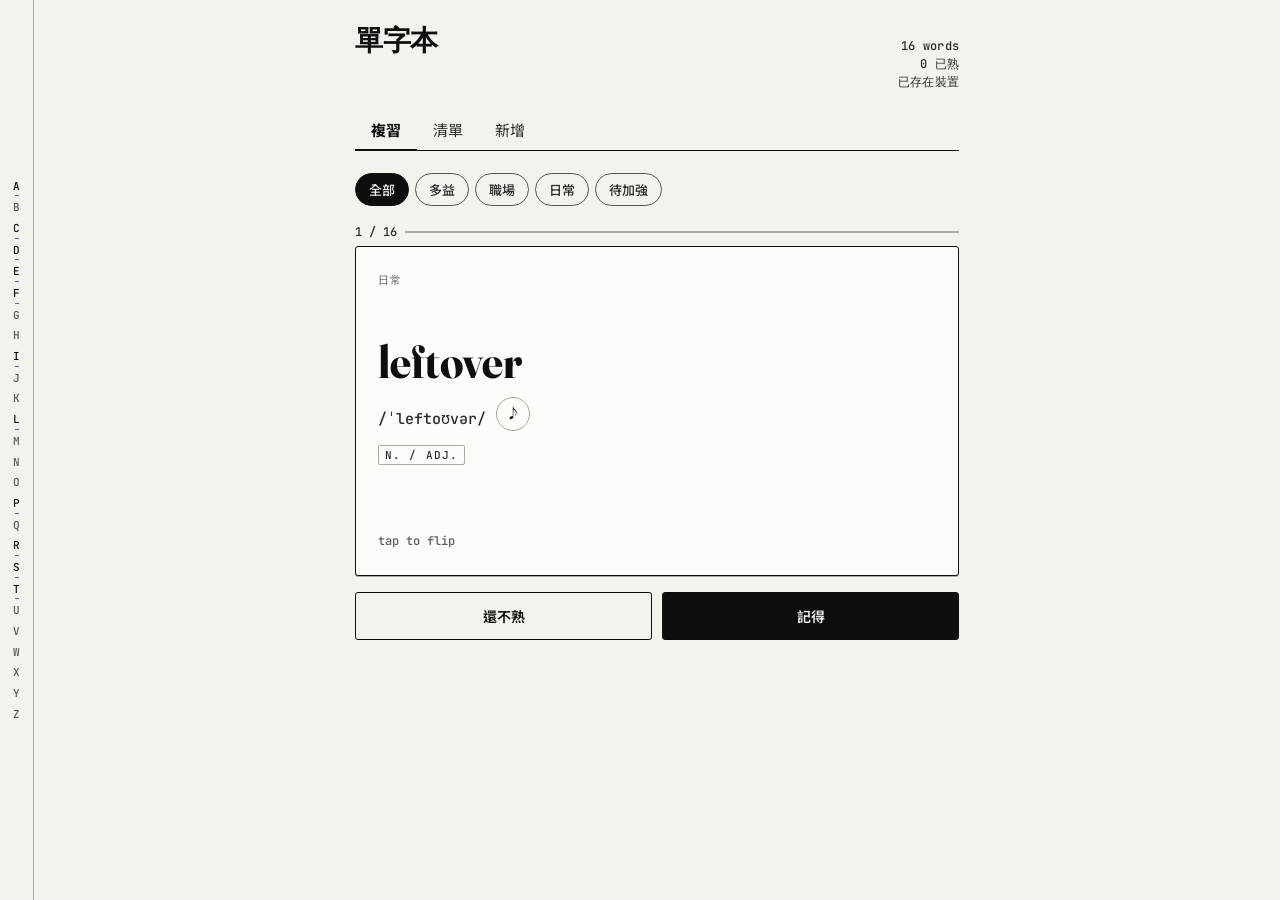
==== vocab/index.html @ 010619a1 "單字本:改用 localStorage、移除 API 呼叫、加上 PWA 第一階段的三件事,放在 /vocab/ 讓 service worker 的 scope 不會蓋到作品集。  儲存改成 loc" ====
<!DOCTYPE html>
<html lang="zh-Hant">
<head>
<meta charset="utf-8">
<meta name="color-scheme" content="light only">
<meta name="viewport" content="width=device-width, initial-scale=1, viewport-fit=cover">
<title>單字本</title>
<meta name="description" content="多益與職場英文的翻卡單字本">
<link rel="manifest" href="./manifest.json">
<meta name="theme-color" content="#F2F3ED">
<meta name="apple-mobile-web-app-capable" content="yes">
<meta name="mobile-web-app-capable" content="yes">
<meta name="apple-mobile-web-app-status-bar-style" content="default">
<meta name="apple-mobile-web-app-title" content="單字本">
<link rel="apple-touch-icon" href="./apple-touch-icon.png">
<link rel="icon" href="./icon-192.png" type="image/png" sizes="192x192">
<link rel="preconnect" href="https://fonts.googleapis.com">
<link rel="preconnect" href="https://fonts.gstatic.com" crossorigin>
<link href="https://fonts.googleapis.com/css2?family=Fraunces:opsz,wght@9..144,600;9..144,700&family=Archivo:wght@500;600;700&family=JetBrains+Mono:wght@500;700&family=Noto+Sans+TC:wght@500;700&display=swap" rel="stylesheet">
<style>
  :root{
    --paper:#F2F3ED;
    --card:#FCFCF8;
    --ink:#0D0F0C;
    --ink-60:rgba(13,15,12,.88);
    --ink-35:rgba(13,15,12,.68);
    --rule:#A8AB9E;
    --marker:#F2E85C;
    --blue:#1B3372;
    --warn:#9A2B2B;
    --rail:34px;
    --serif:"Fraunces",Georgia,serif;
    --sans:"Archivo","Noto Sans TC",system-ui,sans-serif;
    --mono:"JetBrains Mono",ui-monospace,Menlo,monospace;
    --tc:"Noto Sans TC","PingFang TC",system-ui,sans-serif;
  }
  *{box-sizing:border-box}
  :root{color-scheme:light only}
  html,body{margin:0;padding:0}
  html{background:#F2F3ED !important}
  body::before{
    content:"";position:fixed;inset:-10vh -10vw;background:#F2F3ED;z-index:-1;
  }
  body{
    background:#F2F3ED !important;color:var(--ink) !important;
    font-family:var(--sans);
    font-weight:500;
    padding-left:var(--rail);
    min-height:100vh;
  }
  button{font-family:inherit;color:inherit;cursor:pointer;-webkit-text-fill-color:currentColor}
  h1,p,span,div,label,summary,b{-webkit-text-fill-color:currentColor}
  :focus-visible{outline:2px solid var(--blue);outline-offset:2px}

  /* ---------- A–Z rail ---------- */
  .rail{
    position:fixed;left:0;top:0;bottom:0;width:var(--rail);
    background:#F2F3ED;border-right:1.5px solid var(--rule);
    display:flex;flex-direction:column;align-items:center;justify-content:center;
    gap:2px;padding:8px 0;z-index:20;
  }
  .rail button{
    background:none;border:0;padding:0;width:100%;font-weight:500;
    font-family:var(--mono);font-size:11px;line-height:1.7;
    color:var(--ink-35);letter-spacing:.02em;
  }
  .rail button.has{color:var(--ink);font-weight:500}
  .rail button.has::after{
    content:"";display:block;width:4px;height:1px;background:var(--blue);
    margin:0 auto;opacity:.7;
  }

  /* ---------- shell ---------- */
  .wrap{max-width:640px;margin:0 auto;padding:22px 18px 100px;background:#F2F3ED;position:relative;z-index:1}
  header{display:flex;align-items:baseline;justify-content:space-between;gap:12px;margin-bottom:4px}
  h1{
    font-family:var(--serif);font-weight:700;font-size:28px;letter-spacing:-.01em;
    margin:0;font-variation-settings:"opsz" 100;
  }
  .stats{font-family:var(--mono);font-size:12px;color:var(--ink-60);letter-spacing:.02em;text-align:right;line-height:1.5}
  .tabs{display:flex;gap:0;border-bottom:1.5px solid var(--ink);margin:18px 0 22px}
  .tabs button{
    background:none;border:0;border-bottom:2px solid transparent;
    padding:10px 16px 9px;font-size:15px;font-family:var(--tc);color:var(--ink-60);margin-bottom:-1px;
  }
  .tabs button[aria-selected="true"]{color:var(--ink);border-bottom-color:var(--ink);font-weight:700}
  .view{display:none}
  .view.on{display:block}

  /* ---------- storage banner ---------- */
  .banner{
    margin-top:16px;border:1.5px solid var(--warn);border-left-width:4px;border-radius:3px;
    background:var(--card);padding:12px 14px;
    font-family:var(--tc);font-size:13.5px;font-weight:500;line-height:1.7;color:var(--warn);
  }
  .banner b{display:block;font-size:14.5px;margin-bottom:3px}
  .banner button{
    background:none;border:1.5px solid var(--warn);border-radius:2px;color:var(--warn);
    font-family:var(--tc);font-size:12.5px;font-weight:500;padding:5px 10px;margin-top:9px;
  }

  /* ---------- filters ---------- */
  .filters{display:flex;flex-wrap:wrap;gap:6px;margin-bottom:18px}
  .chip{
    background:none;border:1.5px solid var(--ink-35);font-weight:500;border-radius:999px;
    padding:6px 13px;font-size:13px;font-family:var(--tc);color:var(--ink-60);
  }
  .chip[aria-pressed="true"]{background:var(--ink);border-color:var(--ink);color:var(--paper)}

  /* ---------- flashcard ---------- */
  .stage{perspective:1400px;margin-bottom:16px}
  .card{
    position:relative;width:100%;min-height:330px;
    transform-style:preserve-3d;transition:transform .5s cubic-bezier(.2,.7,.2,1);
    cursor:pointer;
  }
  .card.flipped{transform:rotateY(180deg)}
  .face{
    position:absolute;inset:0;backface-visibility:hidden;-webkit-backface-visibility:hidden;
    background:var(--card);border:1.5px solid var(--ink);border-radius:3px;
    padding:26px 22px;display:flex;flex-direction:column;
    box-shadow:0 1px 0 var(--rule);
  }
  .face.back{transform:rotateY(180deg)}
  .cat{
    font-family:var(--mono);font-size:11px;letter-spacing:.12em;text-transform:uppercase;
    color:var(--ink-35);
  }
  .headword{
    font-family:var(--serif);font-size:clamp(34px,9vw,46px);font-weight:700;line-height:1.05;
    font-variation-settings:"opsz" 144;margin:auto 0 0;word-break:break-word;
  }
  .phon{font-family:var(--mono);font-size:15px;font-weight:500;color:var(--ink-60);margin-top:10px}
  .pos{
    font-family:var(--mono);font-size:11px;letter-spacing:.1em;text-transform:uppercase;
    border:1px solid var(--rule);border-radius:2px;padding:2px 6px;color:var(--ink-60);
    display:inline-block;margin-top:14px;
  }
  .hint{margin-top:auto;padding-top:18px;font-size:12px;font-family:var(--mono);color:var(--ink-35)}
  .say{
    background:none;border:1px solid var(--rule);border-radius:999px;width:34px;height:34px;
    font-size:14px;line-height:1;display:grid;place-items:center;flex:none;
  }
  .row{display:flex;align-items:center;gap:10px}
  .zh{font-family:var(--tc);font-size:23px;font-weight:700;line-height:1.4;margin:auto 0 0}
  .ex{font-size:15.5px;line-height:1.7;margin-top:16px;color:var(--ink);font-weight:500}
  .ex mark{
    background:linear-gradient(transparent 55%,var(--marker) 55%);
    color:inherit;padding:0 1px;
  }
  .ex .zhline{display:block;font-family:var(--tc);font-size:14px;font-weight:500;color:var(--ink-60);margin-top:5px}
  .rel{margin-top:16px;display:flex;flex-wrap:wrap;gap:6px}
  .rel span{
    font-family:var(--mono);font-size:12.5px;color:var(--blue);
    border-bottom:1px solid rgba(35,64,127,.3);
  }
  .actions{display:grid;grid-template-columns:1fr 1fr;gap:10px}
  .actions button{
    border:1.5px solid var(--ink);font-weight:600;background:none;border-radius:3px;padding:13px;
    font-family:var(--tc);font-size:14px;
  }
  .actions .yes{background:var(--ink);color:var(--paper)}
  .meter{
    display:flex;align-items:center;gap:8px;margin:14px 0 6px;
    font-family:var(--mono);font-size:12px;color:var(--ink-60);
  }
  .bar{flex:1;height:2px;background:var(--rule);position:relative}
  .bar i{position:absolute;left:0;top:0;bottom:0;background:var(--ink);transition:width .3s}

  /* ---------- list ---------- */
  .letter{margin:26px 0 8px;display:flex;align-items:center;gap:10px}
  .letter b{font-family:var(--serif);font-size:20px;font-weight:700}
  .letter hr{flex:1;border:0;border-top:1px solid var(--rule);margin:0}
  .letter span{font-family:var(--mono);font-size:11px;color:var(--ink-60)}
  .entry{border-bottom:1px solid var(--rule);padding:12px 0}
  .entry summary{
    list-style:none;cursor:pointer;display:flex;align-items:baseline;gap:10px;flex-wrap:wrap;
  }
  .entry summary::-webkit-details-marker{display:none}
  .entry .w{font-family:var(--serif);font-size:19px;font-weight:600;font-variation-settings:"opsz" 144}
  .entry .p{font-family:var(--mono);font-size:13px;color:var(--ink-60)}
  .entry .m{font-family:var(--tc);font-size:15px;font-weight:500;color:var(--ink-60);margin-left:auto}
  .entry .body{padding:12px 0 4px}
  .lvl{display:inline-flex;gap:3px;align-self:center}
  .lvl i{width:5px;height:5px;border-radius:50%;background:var(--rule)}
  .lvl i.on{background:var(--blue)}
  .mini{
    background:none;border:1.5px solid var(--ink-35);font-weight:500;border-radius:2px;padding:6px 11px;
    font-size:12.5px;font-family:var(--tc);color:var(--ink);margin-right:6px;
  }

  /* ---------- forms ---------- */
  label,.fieldhead{display:block;font-family:var(--mono);font-size:11.5px;letter-spacing:.09em;text-transform:uppercase;color:var(--ink);margin:16px 0 6px;font-weight:500}
  input,textarea,select{
    width:100%;background:var(--card);border:1.5px solid var(--ink);border-radius:3px;
    padding:10px 11px;font-family:var(--sans);font-size:15px;color:var(--ink);
  }
  textarea{font-family:var(--mono);font-size:14px;line-height:1.6;resize:vertical}
  .grid2{display:grid;grid-template-columns:1fr 1fr;gap:10px}
  .save{
    width:100%;margin-top:20px;background:var(--ink);color:#fff;border:0;border-radius:3px;
    padding:15px;font-family:var(--tc);font-size:16px;font-weight:700;
  }
  .note{font-family:var(--tc);font-size:13.5px;font-weight:500;color:var(--ink-60);line-height:1.7;margin-top:8px}
  .btnrow{display:flex;flex-wrap:wrap;gap:6px;margin-top:10px}
  .btnrow .mini{margin-right:0}
  .empty{
    border:1px dashed var(--rule);border-radius:3px;padding:34px 20px;text-align:center;
    font-family:var(--tc);font-size:15px;color:var(--ink-60);line-height:1.8;
  }
  .sep{display:flex;align-items:center;gap:12px;margin:34px 0 4px}
  .sep::before,.sep::after{content:"";flex:1;border-top:1px solid var(--rule)}
  .sep span{font-family:var(--mono);font-size:11px;letter-spacing:.1em;text-transform:uppercase;color:var(--ink-35)}
  .save[disabled]{opacity:.5;cursor:default}
  .status{
    margin-top:12px;border:1.5px solid var(--ink);border-radius:3px;padding:11px 13px;
    font-family:var(--tc);font-size:14px;font-weight:500;line-height:1.6;background:var(--card);
  }
  .status.err{border-color:var(--warn);color:var(--warn)}
  .status.ok{background:var(--ink);color:#fff;border-color:var(--ink)}
  .prev{margin-top:14px;border-top:1px solid var(--rule)}
  .prev div{
    padding:9px 0;border-bottom:1px solid var(--rule);display:flex;gap:10px;align-items:baseline;
  }
  .prev .pw{font-family:var(--serif);font-size:16px;font-variation-settings:"opsz" 144}
  .prev .pp{font-family:var(--mono);font-size:12px;color:var(--ink-60)}
  .prev .pz{font-family:var(--tc);font-size:14px;color:var(--ink-60);margin-left:auto}
  .toast{
    position:fixed;left:50%;top:14px;transform:translateX(-50%) translateY(-20px);
    background:var(--ink);color:var(--paper);padding:10px 18px;border-radius:3px;
    font-family:var(--tc);font-size:13px;opacity:0;pointer-events:none;transition:.25s;z-index:50;
    max-width:calc(100vw - 60px);text-align:center;line-height:1.5;
  }
  .toast.on{opacity:1;transform:translateX(-50%) translateY(0)}
  @media (prefers-reduced-motion:reduce){*{transition:none!important;animation:none!important}}
</style>
</head>
<body>

<nav class="rail" id="rail" aria-label="字母索引"></nav>

<div class="wrap">
  <header>
    <h1>單字本</h1>
    <div class="stats" id="stats">載入中</div>
  </header>

  <div id="banner" role="status" aria-live="polite"></div>

  <div class="tabs" role="tablist">
    <button role="tab" aria-selected="true" data-view="review">複習</button>
    <button role="tab" aria-selected="false" data-view="list">清單</button>
    <button role="tab" aria-selected="false" data-view="add">新增</button>
  </div>

  <!-- REVIEW -->
  <section class="view on" id="view-review">
    <div class="filters" id="filters"></div>
    <div id="reviewBody"></div>
  </section>

  <!-- LIST -->
  <section class="view" id="view-list">
    <div id="listBody"></div>
    <button class="mini" id="exportBtn" style="margin-top:24px">複製成 Markdown</button>
  </section>

  <!-- ADD -->
  <section class="view" id="view-add">
    <div class="fieldhead" style="margin-top:0">備份與匯入</div>
    <p class="note">單字只存在這台裝置的瀏覽器裡。換手機、清瀏覽資料之前，先匯出一份 JSON 收好。</p>
    <div class="btnrow">
      <button class="mini" id="exportJson">匯出 JSON</button>
      <button class="mini" id="importBtn">匯入 JSON</button>
      <button class="mini" id="copySchema">複製格式說明</button>
    </div>
    <input type="file" id="importFile" accept="application/json,.json" hidden>
    <p class="note">要一次加很多字：按「複製格式說明」，貼進 Claude 對話請它產生 JSON，把檔案下載下來再用「匯入 JSON」讀進去。匯入是合併，不會蓋掉現有的單字；同一個字會更新內容，熟悉度取兩邊比較高的。</p>
    <div class="status" id="autoStatus" hidden></div>
    <div class="prev" id="autoOut" hidden></div>

    <div class="sep"><span>或自己填</span></div>

    <label for="f-word">單字</label>
    <input id="f-word" autocapitalize="off" autocomplete="off" placeholder="itinerary">
    <div class="grid2">
      <div>
        <label for="f-phon">音標</label>
        <input id="f-phon" placeholder="/aɪˈtɪnəreri/">
      </div>
      <div>
        <label for="f-pos">詞性</label>
        <input id="f-pos" placeholder="n.">
      </div>
    </div>
    <label for="f-zh">中文意思</label>
    <input id="f-zh" placeholder="行程表">
    <label for="f-ex">例句</label>
    <input id="f-ex" placeholder="Please send me the itinerary.">
    <label for="f-exzh">例句中譯（可留空）</label>
    <input id="f-exzh" placeholder="請把行程表寄給我。">
    <div class="grid2">
      <div>
        <label for="f-rel">相關單字（逗號分隔）</label>
        <input id="f-rel" placeholder="schedule, agenda">
      </div>
      <div>
        <label for="f-cat">分類</label>
        <select id="f-cat">
          <option>多益</option><option>職場</option><option>日常</option>
        </select>
      </div>
    </div>
    <button class="save" id="saveOne">加進單字本</button>

    <label for="f-bulk" style="margin-top:34px">一次貼多筆</label>
    <textarea id="f-bulk" rows="5" placeholder="itinerary | /aɪˈtɪnəreri/ | n. | 行程表 | Send me the itinerary. | 把行程表寄給我。 | schedule, agenda
reimburse | /ˌriːɪmˈbɜːrs/ | v. | 報銷"></textarea>
    <p class="note">一行一個字，用 <b>|</b> 分隔：單字 | 音標 | 詞性 | 中文 | 例句 | 中譯 | 相關字。<br>後面欄位空著也沒關係，最少只要「單字 | 中文」。</p>
    <button class="save" id="saveBulk">批次加入</button>
  </section>
</div>

<div class="toast" id="toast"></div>

<script>
const KEY="vocab-notebook-v1";
const CORRUPT_KEY=KEY+"-unreadable";
const DATA_VERSION=1;
const CATS=["多益","職場","日常"];
let words=[], filter="全部", queue=[], qi=0, flipped=false;

/* ---------- seed ---------- */
const SEED=[
 ["itinerary","/aɪˈtɪnəreri/","n.","行程表","Please email me the itinerary for the Taipei site visit.","請把台北場勘的行程表寄給我。","schedule, agenda, route","職場"],
 ["reimburse","/ˌriːɪmˈbɜːrs/","v.","報銷；償還","The company will reimburse you for the taxi fare.","公司會幫你報銷計程車費。","reimbursement, expense, refund","職場"],
 ["tentative","/ˈtentətɪv/","adj.","暫定的；試探性的","The interview time is still tentative.","面試時間還是暫定的。","provisional, confirm, subject to change","職場"],
 ["invoice","/ˈɪnvɔɪs/","n. / v.","發票；請款單","We haven't received the invoice from the vendor yet.","我們還沒收到廠商的請款單。","receipt, billing, payment","多益"],
 ["inventory","/ˈɪnvəntɔːri/","n.","庫存；存貨清單","They're doing inventory at the warehouse this week.","他們這週在倉庫盤點庫存。","stock, warehouse, supply","多益"],
 ["feasible","/ˈfiːzəbl/","adj.","可行的","Building the booth in three days isn't feasible.","三天內把攤位搭完並不可行。","practical, viable, doable","多益"],
 ["streamline","/ˈstriːmlaɪn/","v.","精簡；使流程更有效率","We streamlined the approval process.","我們把審核流程精簡了。","simplify, optimize, workflow","職場"],
 ["delegate","/ˈdelɪɡeɪt/","v. / n.","分派（工作）；代表","A good lead knows how to delegate tasks.","好的主管懂得分派工作。","assign, representative, hand off","職場"],
 ["deadline","/ˈdedlaɪn/","n.","截止期限","The client moved the deadline up by a week.","客戶把截止期限提前了一週。","due date, extend, meet","多益"],
 ["proficient","/prəˈfɪʃnt/","adj.","精通的；熟練的","I'm proficient in Rhino and AutoCAD.","我熟練使用 Rhino 和 AutoCAD。","skilled, fluent, proficiency","職場"],
 ["collaborate","/kəˈlæbəreɪt/","v.","合作","I collaborated with engineers on the exhibition build.","我和工程人員合作完成展場搭建。","cooperate, collaboration, team up","職場"],
 ["adaptable","/əˈdæptəbl/","adj.","適應力強的","Freelance work made me more adaptable.","接案的經驗讓我適應力更強。","flexible, adapt, adjust","職場"],
 ["portfolio","/pɔːrtˈfoʊlioʊ/","n.","作品集","My portfolio covers spatial and digital work.","我的作品集包含空間和數位的作品。","showcase, case study, resume","職場"],
 ["commute","/kəˈmjuːt/","v. / n.","通勤","I commute by MRT every morning.","我每天早上搭捷運通勤。","rush hour, transfer, ride","日常"],
 ["errand","/ˈerənd/","n.","跑腿；雜事","I have a few errands to run before dinner.","晚餐前我還有幾件雜事要辦。","chore, run errands, drop off","日常"],
 ["leftover","/ˈleftoʊvər/","n. / adj.","剩菜；剩下的","We had leftovers for lunch.","我們中午吃剩菜。","takeout, reheat, fridge","日常"]
].map(a=>mk(a[0],a[1],a[2],a[3],a[4],a[5],a[6],a[7]));

function rid(){return Math.random().toString(36).slice(2,7);}
function str(v){return typeof v==="string"?v.trim():(v==null?"":String(v).trim());}

function mk(w,p,pos,zh,ex,exzh,rel,cat){
  return {id:w.toLowerCase()+"-"+rid(),
    w:w.trim(),p:p||"",pos:pos||"",zh:zh||"",ex:ex||"",exzh:exzh||"",
    rel:(rel||"").split(",").map(s=>s.trim()).filter(Boolean),cat:cat||"多益",lvl:0};
}

/* 把任何來源(localStorage、匯入檔)的一筆資料整理成合法的卡片,不合法就回 null */
function normalize(o){
  if(!o||typeof o!=="object") return null;
  const w=str(o.w||o.word);
  if(!w) return null;
  let rel=o.rel;
  if(typeof rel==="string") rel=rel.split(",");
  rel=Array.isArray(rel)?rel.map(str).filter(Boolean):[];
  let lvl=Number(o.lvl);
  if(!Number.isFinite(lvl)) lvl=0;
  lvl=Math.max(0,Math.min(3,Math.round(lvl)));
  return {
    id:str(o.id)||w.toLowerCase()+"-"+rid(),
    w,p:str(o.p||o.phon),pos:str(o.pos),zh:str(o.zh),
    ex:str(o.ex),exzh:str(o.exzh),rel,
    cat:CATS.includes(o.cat)?o.cat:"多益",
    lvl
  };
}

/* ---------- storage ---------- */
/* 單一來源:localStorage。壞掉的時候要講清楚壞在哪,不要只說「沒存成功」。 */
let storage={ok:true,title:"",detail:""};

function storageProblem(e){
  const n=(e&&e.name)||"", c=e&&e.code;
  if(n==="QuotaExceededError"||n==="NS_ERROR_DOM_QUOTA_REACHED"||c===22||c===1014){
    return {title:"存不下了：這個網站的儲存空間已滿",
      detail:"剛才的改動只留在畫面上，重新整理就會不見。先按下面的「匯出 JSON」把現有的單字備份下來，再到清單刪掉一些字，就能繼續存。"};
  }
  if(n==="SecurityError"||n==="NS_ERROR_DOM_SECURITY_ERR"){
    return {title:"瀏覽器封鎖了這個網站的儲存權限",
      detail:"最常見的原因是用無痕／私密瀏覽開啟，或瀏覽器設定裡擋掉了網站資料。用一般視窗重新打開就會正常。在這個模式下加的單字，關掉分頁就會消失。"};
  }
  if(typeof localStorage==="undefined"){
    return {title:"這個瀏覽器沒有提供本機儲存",
      detail:"單字沒辦法留在裝置上。可以照常使用，但每次重新整理都會回到預設的 16 個字。"};
  }
  return {title:"存檔失敗"+(n?"（"+n+"）":""),
    detail:(e&&e.message?e.message+"。":"")+"剛才的改動只留在畫面上，重新整理就會不見。建議先按「匯出 JSON」備份，再重新整理看看。"};
}

function setStorageProblem(e){
  const p=storageProblem(e);
  storage={ok:false,title:p.title,detail:p.detail};
  renderBanner();
}
function clearStorageProblem(){
  if(storage.ok) return;
  storage={ok:true,title:"",detail:""};
  renderBanner();
}

function renderBanner(){
  const el=document.getElementById("banner");
  if(!el) return;
  if(storage.ok){el.innerHTML="";return;}
  el.innerHTML='<div class="banner"><b>'+esc(storage.title)+"</b>"+esc(storage.detail)+
    '<div><button id="bannerExport">匯出 JSON 備份</button></div></div>';
}

function load(){
  let raw=null;
  try{
    raw=localStorage.getItem(KEY);
  }catch(e){
    setStorageProblem(e);
    words=SEED;
    return;
  }
  if(raw===null){          // 第一次開,還沒有東西
    words=SEED;
    save();
    return;
  }
  let data;
  try{
    data=JSON.parse(raw);
  }catch(e){
    words=SEED;
    keepUnreadable(raw,"存的內容不是合法的 JSON");
    return;
  }
  const arr=Array.isArray(data)?data:(data&&Array.isArray(data.words)?data.words:null);
  if(!arr){
    words=SEED;
    keepUnreadable(raw,"存的內容不是預期的格式");
    return;
  }
  const good=arr.map(normalize).filter(Boolean);
  if(!good.length){
    words=SEED;
    if(arr.length) keepUnreadable(raw,"存了 "+arr.length+" 筆，但每一筆都缺少單字欄位");
    else save();
    return;
  }
  words=good;
  const dropped=arr.length-good.length;
  if(dropped) toast("有 "+dropped+" 筆資料壞掉，已跳過");
}

/* 讀不懂的舊資料先留一份,不要靜靜蓋掉 */
function keepUnreadable(raw,why){
  let stashed=false;
  try{localStorage.setItem(CORRUPT_KEY,raw);stashed=true;}catch(e){}
  storage={ok:false,
    title:"讀不到之前存的單字",
    detail:why+"，已經先回到預設的 16 個字。"+
      (stashed?"原本那份沒有被刪掉，存放在瀏覽器的 "+CORRUPT_KEY+" 底下。在這個頁面加或刪任何一個字，才會正式覆蓋掉。"
              :"而且沒辦法另外備份那份資料。先不要動這個頁面，如果那些單字很重要，換一台裝置或問人怎麼取出。")};
  renderBanner();
}

function save(){
  try{
    localStorage.setItem(KEY,JSON.stringify({v:DATA_VERSION,savedAt:new Date().toISOString(),words}));
    clearStorageProblem();
    renderStats();
    return true;
  }catch(e){
    setStorageProblem(e);
    renderStats();
    toast(storage.title);
    return false;
  }
}

/* ---------- helpers ---------- */
const $=s=>document.querySelector(s);
function toast(t){const el=$("#toast");el.textContent=t;el.classList.add("on");clearTimeout(el._t);el._t=setTimeout(()=>el.classList.remove("on"),2600);}
function esc(s){return (s||"").replace(/[&<>"]/g,c=>({"&":"&amp;","<":"&lt;",">":"&gt;",'"':"&quot;"}[c]));}
function mark(ex,w){
  if(!ex) return "";
  const stem=w.replace(/(e|y)$/i,"");
  const re=new RegExp("\\b"+stem.replace(/[.*+?^${}()|[\]\\]/g,"\\$&")+"\\w*","gi");
  return esc(ex).replace(re,m=>"<mark>"+m+"</mark>");
}
function pool(){
  if(filter==="全部") return words;
  if(filter==="待加強") return words.filter(w=>w.lvl<2);
  return words.filter(w=>w.cat===filter);
}
function initial(w){
  const c=(w.w[0]||"#").toUpperCase();
  return /[A-Z]/.test(c)?c:"#";
}

/* ---------- render: rail ---------- */
function renderRail(){
  const have=new Set(words.map(initial));
  $("#rail").innerHTML="ABCDEFGHIJKLMNOPQRSTUVWXYZ".split("").map(L=>
    `<button class="${have.has(L)?"has":""}" data-l="${L}" aria-label="跳到 ${L}">${L}</button>`).join("");
}

/* ---------- render: stats ---------- */
function renderStats(){
  const m=words.filter(w=>w.lvl>=3).length;
  const tag=storage.ok?"已存在裝置":"未存檔";
  $("#stats").innerHTML=`${words.length} words<br>${m} 已熟<br><span style="color:${storage.ok?"inherit":"#9A2B2B"}">${tag}</span>`;
}

/* ---------- render: review ---------- */
function renderFilters(){
  const list=["全部",...CATS,"待加強"];
  $("#filters").innerHTML=list.map(f=>
    `<button class="chip" data-f="${f}" aria-pressed="${f===filter}">${f}</button>`).join("");
}
function buildQueue(){
  queue=pool().slice().sort((a,b)=>(a.lvl-b.lvl)||(Math.random()-.5));
  qi=0;flipped=false;
}
function renderReview(){
  const body=$("#reviewBody");
  if(!queue.length){
    body.innerHTML=`<div class="empty">這個分類還沒有單字。<br>到「新增」把今天做題目遇到的字加進來。</div>`;return;
  }
  if(qi>=queue.length){
    body.innerHTML=`<div class="empty">這輪跑完了 — ${queue.length} 個字。<br><button class="mini" id="again" style="margin-top:14px">再來一輪</button></div>`;
    $("#again").onclick=()=>{buildQueue();renderReview();};return;
  }
  const c=queue[qi];
  body.innerHTML=`
    <div class="meter"><span>${qi+1} / ${queue.length}</span><div class="bar"><i style="width:${qi/queue.length*100}%"></i></div></div>
    <div class="stage"><div class="card ${flipped?"flipped":""}" id="card" tabindex="0" role="button" aria-label="翻面">
      <div class="face front">
        <div class="cat">${esc(c.cat)}</div>
        <div class="headword">${esc(c.w)}</div>
        <div class="row" style="margin-top:10px">
          <div class="phon">${esc(c.p)}</div>
          <button class="say" data-say="${esc(c.w)}" aria-label="發音">♪</button>
        </div>
        ${c.pos?`<div><span class="pos">${esc(c.pos)}</span></div>`:""}
        <div class="hint">tap to flip</div>
      </div>
      <div class="face back">
        <div class="cat">${esc(c.w)}</div>
        <div class="zh">${esc(c.zh)}</div>
        ${c.ex?`<p class="ex">${mark(c.ex,c.w)}${c.exzh?`<span class="zhline">${esc(c.exzh)}</span>`:""}</p>`:""}
        ${c.rel.length?`<div class="rel">${c.rel.map(r=>`<span>${esc(r)}</span>`).join("")}</div>`:""}
        <div class="hint">記得了嗎？</div>
      </div>
    </div></div>
    <div class="actions">
      <button data-mark="0">還不熟</button>
      <button class="yes" data-mark="1">記得</button>
    </div>`;
}

/* ---------- render: list ---------- */
function renderList(){
  const body=$("#listBody");
  if(!words.length){body.innerHTML=`<div class="empty">還沒有單字。</div>`;return;}
  const groups={};
  words.slice().sort((a,b)=>a.w.toLowerCase().localeCompare(b.w.toLowerCase()))
    .forEach(w=>{const L=initial(w);(groups[L]=groups[L]||[]).push(w);});
  body.innerHTML=Object.keys(groups).sort().map(L=>`
    <div id="sec-${L}">
      <div class="letter"><b>${L}</b><hr><span>${groups[L].length}</span></div>
      ${groups[L].map(w=>`
        <details class="entry">
          <summary>
            <span class="w">${esc(w.w)}</span>
            <span class="p">${esc(w.p)}</span>
            <span class="lvl">${[0,1,2].map(i=>`<i class="${w.lvl>i?"on":""}"></i>`).join("")}</span>
            <span class="m">${esc(w.zh)}</span>
          </summary>
          <div class="body">
            ${w.pos?`<span class="pos">${esc(w.pos)}</span>`:""}
            ${w.ex?`<p class="ex">${mark(w.ex,w.w)}${w.exzh?`<span class="zhline">${esc(w.exzh)}</span>`:""}</p>`:""}
            ${w.rel.length?`<div class="rel">${w.rel.map(r=>`<span>${esc(r)}</span>`).join("")}</div>`:""}
            <div style="margin-top:14px">
              <button class="mini" data-say="${esc(w.w)}">發音</button>
              <button class="mini" data-reset="${w.id}">重設熟悉度</button>
              <button class="mini" data-del="${w.id}">刪除</button>
            </div>
          </div>
        </details>`).join("")}
    </div>`).join("");
}

/* ---------- actions ---------- */
function say(t){
  try{const u=new SpeechSynthesisUtterance(t);u.lang="en-US";u.rate=.9;speechSynthesis.cancel();speechSynthesis.speak(u);}catch(e){}
}
function renderAll(){renderRail();renderStats();renderList();}

document.addEventListener("click",e=>{
  const t=e.target.closest("button");
  if(!t) return;

  if(t.dataset.say!==undefined){say(t.dataset.say);return;}

  if(t.dataset.view){
    document.querySelectorAll('.tabs button').forEach(b=>b.setAttribute("aria-selected",b===t));
    document.querySelectorAll(".view").forEach(v=>v.classList.toggle("on",v.id==="view-"+t.dataset.view));
    return;
  }
  if(t.dataset.f){filter=t.dataset.f;renderFilters();buildQueue();renderReview();return;}
  if(t.dataset.mark!==undefined){
    const c=queue[qi];
    c.lvl=t.dataset.mark==="1"?Math.min(3,c.lvl+1):0;
    qi++;flipped=false;renderReview();renderStats();renderList();save();return;
  }
  if(t.dataset.l){
    document.querySelector('.tabs button[data-view="list"]').click();
    const el=document.getElementById("sec-"+t.dataset.l);
    if(el) el.scrollIntoView({behavior:"smooth",block:"start"}); else toast(t.dataset.l+" 還沒有單字");
    return;
  }
  if(t.dataset.del){
    words=words.filter(w=>w.id!==t.dataset.del);save();renderAll();buildQueue();renderReview();toast("已刪除");return;
  }
  if(t.dataset.reset){
    const w=words.find(x=>x.id===t.dataset.reset);if(w){w.lvl=0;save();renderAll();}return;
  }
  if(t.id==="bannerExport"){exportJSON();return;}
});

document.addEventListener("click",e=>{
  const card=e.target.closest("#card");
  if(card && !e.target.closest("[data-say]")){flipped=!flipped;card.classList.toggle("flipped",flipped);}
});
document.addEventListener("keydown",e=>{
  const card=document.getElementById("card");
  if(card&&document.activeElement===card&&(e.key===" "||e.key==="Enter")){e.preventDefault();card.click();}
});

/* ---------- 匯出 / 匯入 ---------- */
function setStatus(msg,kind){
  const el=$("#autoStatus");
  if(!msg){el.hidden=true;return;}
  el.hidden=false;el.className="status"+(kind?" "+kind:"");el.textContent=msg;
}

function today(){
  const d=new Date(),p=n=>String(n).padStart(2,"0");
  return d.getFullYear()+"-"+p(d.getMonth()+1)+"-"+p(d.getDate());
}

function exportJSON(){
  try{
    const payload={v:DATA_VERSION,savedAt:new Date().toISOString(),words};
    const blob=new Blob([JSON.stringify(payload,null,2)],{type:"application/json"});
    const url=URL.createObjectURL(blob);
    const a=document.createElement("a");
    a.href=url;a.download="vocab-notebook-"+today()+".json";
    document.body.appendChild(a);a.click();a.remove();
    setTimeout(()=>URL.revokeObjectURL(url),2000);
    toast("已匯出 "+words.length+" 個字");
  }catch(e){
    toast("匯出失敗："+(e&&e.message?e.message:e));
  }
}

const SCHEMA_PROMPT=`請幫我把下面的英文單字做成單字本可以匯入的 JSON，讀者是準備多益與職場英文的台灣學習者。

只輸出一個 JSON 陣列，不要任何前言、說明或 markdown 標記。每個物件包含這些鍵：
"w"    單字原形
"p"    美式音標，前後加斜線
"pos"  詞性縮寫，例如 n. / v. / adj. / phr.
"zh"   繁體中文意思，最多兩個，用分號分隔
"ex"   一句英文例句，20 字以內，優先使用辦公室、商務或展場情境
"exzh" 例句的繁體中文翻譯
"rel"  3 到 4 個相關字或常見搭配組成的字串陣列
"cat"  只能是 "多益"、"職場"、"日常" 三者之一

單字：`;

$("#copySchema").onclick=()=>{
  const done=()=>setStatus("格式說明已複製。貼到 Claude 對話，後面接上你要查的單字，把它給的 JSON 存成檔案再匯入。","ok");
  const fail=()=>setStatus("這個瀏覽器不讓網頁複製到剪貼簿。格式很簡單：一個 JSON 陣列，每個物件有 w / p / pos / zh / ex / exzh / rel / cat 這幾個鍵。","err");
  if(navigator.clipboard&&navigator.clipboard.writeText) navigator.clipboard.writeText(SCHEMA_PROMPT).then(done,fail);
  else fail();
};

$("#exportJson").onclick=exportJSON;
$("#importBtn").onclick=()=>$("#importFile").click();

$("#importFile").onchange=async e=>{
  const file=e.target.files&&e.target.files[0];
  e.target.value="";                     // 選同一個檔也要能再觸發
  if(!file) return;
  const out=$("#autoOut");
  out.hidden=true;out.innerHTML="";

  let text;
  try{ text=await file.text(); }
  catch(err){ setStatus("讀不到這個檔案："+(err&&err.message?err.message:err),"err");return; }

  let data;
  try{ data=JSON.parse(text); }
  catch(err){ setStatus("這不是合法的 JSON："+(err&&err.message?err.message:err)+"。如果是從對話複製出來的，記得把前後的說明文字和 ``` 標記刪掉。","err");return; }

  const arr=Array.isArray(data)?data:(data&&Array.isArray(data.words)?data.words:null);
  if(!arr){ setStatus("格式不對。需要一個 JSON 陣列，或一個含 words 陣列的物件。","err");return; }
  if(!arr.length){ setStatus("這個檔案裡沒有任何單字。","err");return; }

  const cards=arr.map(normalize).filter(Boolean);
  const skipped=arr.length-cards.length;
  if(!cards.length){ setStatus("這 "+arr.length+" 筆都缺少 w（單字）欄位，沒有東西可以匯入。","err");return; }

  const byWord=new Map(words.map(w=>[w.w.toLowerCase(),w]));
  const added=[];
  let updated=0;
  cards.forEach(c=>{
    const key=c.w.toLowerCase();
    const cur=byWord.get(key);
    if(cur){
      cur.p=c.p||cur.p; cur.pos=c.pos||cur.pos; cur.zh=c.zh||cur.zh;
      cur.ex=c.ex||cur.ex; cur.exzh=c.exzh||cur.exzh;
      if(c.rel.length) cur.rel=c.rel;
      cur.cat=c.cat;
      cur.lvl=Math.max(cur.lvl,c.lvl);   // 合併不倒退已經記熟的進度
      updated++;
    }else{
      c.id=c.w.toLowerCase()+"-"+rid();  // 避免跟現有的 id 撞在一起
      words.push(c);byWord.set(key,c);added.push(c);
    }
  });

  const stored=save();
  renderAll();buildQueue();renderReview();

  let msg="匯入完成：新增 "+added.length+" 個，更新 "+updated+" 個";
  if(skipped) msg+="，略過 "+skipped+" 筆格式不符的";
  msg+="。單字本現在有 "+words.length+" 個字。";
  if(!stored) msg+="（但這次沒有存進裝置，看上方的說明。）";
  setStatus(msg,stored?"ok":"err");

  if(added.length){
    out.hidden=false;
    out.innerHTML=added.map(c=>
      `<div><span class="pw">${esc(c.w)}</span><span class="pp">${esc(c.p)}</span><span class="pz">${esc(c.zh)}</span></div>`).join("");
  }
};

/* ---------- 手動新增 ---------- */
$("#saveOne").onclick=()=>{
  const w=$("#f-word").value.trim();
  if(!w){toast("至少要有單字");return;}
  words.push(mk(w,$("#f-phon").value,$("#f-pos").value,$("#f-zh").value,$("#f-ex").value,$("#f-exzh").value,$("#f-rel").value,$("#f-cat").value));
  const stored=save();
  ["f-word","f-phon","f-pos","f-zh","f-ex","f-exzh","f-rel"].forEach(i=>$("#"+i).value="");
  renderAll();buildQueue();renderReview();
  setStatus("已加入 "+w+"，單字本現在有 "+words.length+" 個。"+(stored?"":"（沒有存進裝置，看上方的說明。）"),stored?"ok":"err");
};

$("#saveBulk").onclick=()=>{
  const lines=$("#f-bulk").value.split("\n").map(l=>l.trim()).filter(Boolean);
  if(!lines.length){toast("貼上內容再按一次");return;}
  let n=0;
  lines.forEach(l=>{
    const p=l.split("|").map(s=>s.trim());
    if(!p[0])return;
    if(p.length===2) words.push(mk(p[0],"","",p[1],"","","",$("#f-cat").value));
    else words.push(mk(p[0],p[1],p[2],p[3],p[4],p[5],p[6],$("#f-cat").value));
    n++;
  });
  if(!n){toast("每一行都要有單字");return;}
  const stored=save();
  $("#f-bulk").value="";renderAll();buildQueue();renderReview();
  setStatus("加入 "+n+" 個字，單字本現在有 "+words.length+" 個。"+(stored?"":"（沒有存進裝置，看上方的說明。）"),stored?"ok":"err");
};

$("#exportBtn").onclick=()=>{
  const groups={};
  words.slice().sort((a,b)=>a.w.localeCompare(b.w)).forEach(w=>{const L=initial(w);(groups[L]=groups[L]||[]).push(w);});
  const md=Object.keys(groups).sort().map(L=>
    `## ${L}\n\n`+groups[L].map(w=>
      `### ${w.w} ${w.p}\n- 詞性：${w.pos}\n- 中文：${w.zh}\n- 例句：${w.ex}${w.exzh?"（"+w.exzh+"）":""}\n- 相關：${w.rel.join(", ")}\n`).join("\n")
  ).join("\n");
  const text="# 單字本\n\n"+md;
  if(navigator.clipboard&&navigator.clipboard.writeText)
    navigator.clipboard.writeText(text).then(()=>toast("已複製，可貼到 GoodNotes"),()=>toast("複製失敗，改用「匯出 JSON」"));
  else toast("這個瀏覽器不讓網頁複製，改用「匯出 JSON」");
};

/* ---------- init ---------- */
(function init(){
  load();
  renderBanner();
  renderFilters();renderAll();buildQueue();renderReview();
})();

if("serviceWorker" in navigator){
  window.addEventListener("load",()=>{
    navigator.serviceWorker.register("./sw.js").catch(()=>{});
  });
}
</script>
</body>
</html>
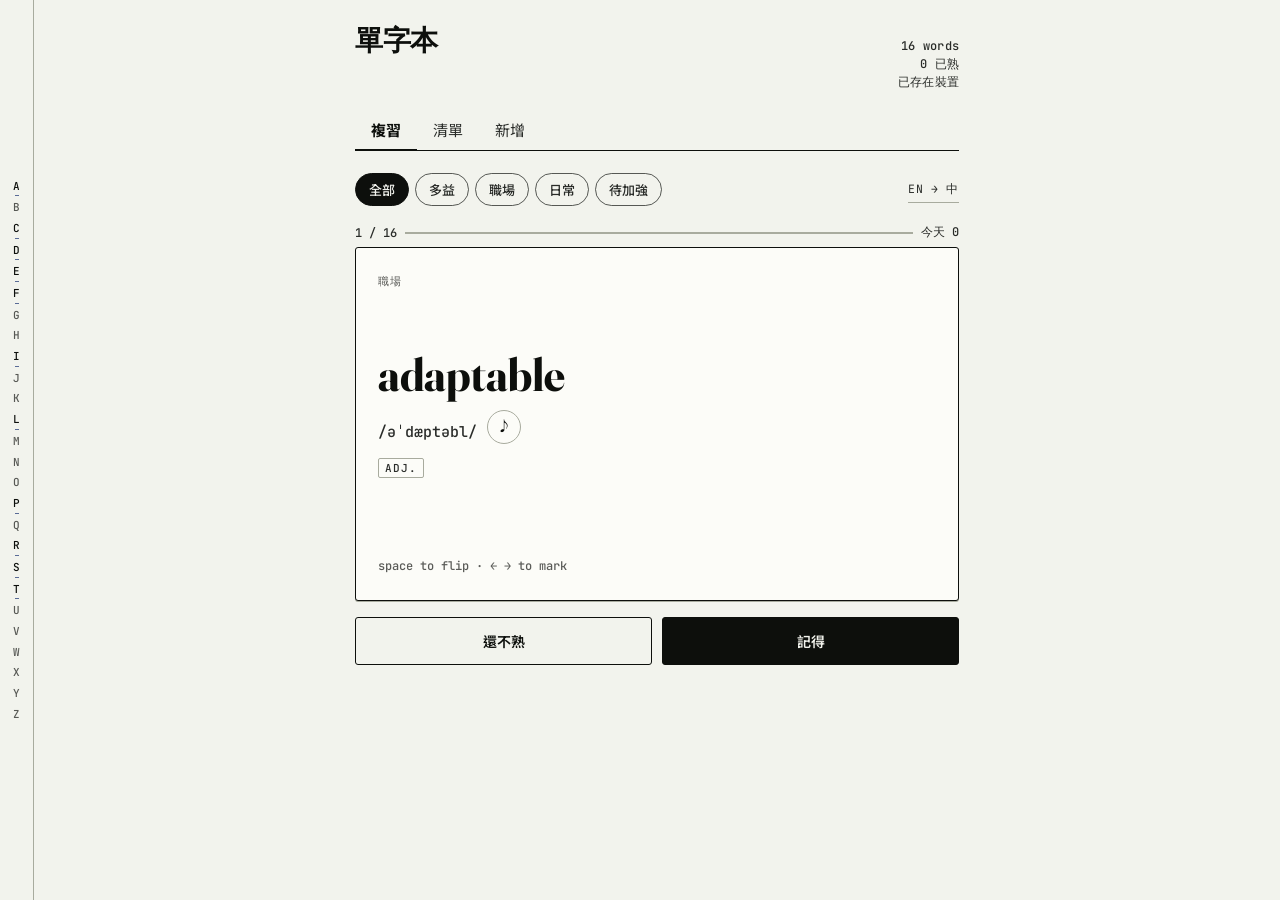
==== commit 5acd27db: "單字本第二階段:編輯、反向測驗、每日進度、鍵盤操作、字典查詢 編輯已存在的單字 - 清單每一筆多一顆「編輯」,就地展開成表單,不用刪掉重加。 - 儲存不重建複習佇列(queue 和 words 是同一" ====
--- a/vocab/index.html
+++ b/vocab/index.html
@@ -106,6 +106,11 @@
     padding:6px 13px;font-size:13px;font-family:var(--tc);color:var(--ink-60);
   }
   .chip[aria-pressed="true"]{background:var(--ink);border-color:var(--ink);color:var(--paper)}
+  .dir{
+    margin-left:auto;align-self:center;background:none;border:0;padding:5px 0;
+    font-family:var(--mono);font-size:11.5px;letter-spacing:.06em;color:var(--ink-60);
+    border-bottom:1px solid var(--rule);
+  }
 
   /* ---------- flashcard ---------- */
   .stage{perspective:1400px;margin-bottom:16px}
@@ -122,6 +127,7 @@
     box-shadow:0 1px 0 var(--rule);
   }
   .face.back{transform:rotateY(180deg)}
+  .face.back .headword{font-size:clamp(28px,7vw,38px)}
   .cat{
     font-family:var(--mono);font-size:11px;letter-spacing:.12em;text-transform:uppercase;
     color:var(--ink-35);
@@ -137,12 +143,18 @@
     display:inline-block;margin-top:14px;
   }
   .hint{margin-top:auto;padding-top:18px;font-size:12px;font-family:var(--mono);color:var(--ink-35)}
+  .hint .t-key{display:none}
+  @media (hover:hover) and (pointer:fine){
+    .hint .t-touch{display:none}
+    .hint .t-key{display:inline}
+  }
   .say{
     background:none;border:1px solid var(--rule);border-radius:999px;width:34px;height:34px;
     font-size:14px;line-height:1;display:grid;place-items:center;flex:none;
   }
   .row{display:flex;align-items:center;gap:10px}
   .zh{font-family:var(--tc);font-size:23px;font-weight:700;line-height:1.4;margin:auto 0 0}
+  .zh.big{font-size:clamp(26px,7.5vw,34px);line-height:1.35}
   .ex{font-size:15.5px;line-height:1.7;margin-top:16px;color:var(--ink);font-weight:500}
   .ex mark{
     background:linear-gradient(transparent 55%,var(--marker) 55%);
@@ -188,6 +200,10 @@
     background:none;border:1.5px solid var(--ink-35);font-weight:500;border-radius:2px;padding:6px 11px;
     font-size:12.5px;font-family:var(--tc);color:var(--ink);margin-right:6px;
   }
+  .mini.dark{background:var(--ink);border-color:var(--ink);color:var(--paper)}
+  .mini[disabled]{opacity:.5;cursor:default}
+  .editform{padding-top:2px}
+  .editform label{margin-top:12px}
 
   /* ---------- forms ---------- */
   label,.fieldhead{display:block;font-family:var(--mono);font-size:11.5px;letter-spacing:.09em;text-transform:uppercase;color:var(--ink);margin:16px 0 6px;font-weight:500}
@@ -212,6 +228,12 @@
   .sep::before,.sep::after{content:"";flex:1;border-top:1px solid var(--rule)}
   .sep span{font-family:var(--mono);font-size:11px;letter-spacing:.1em;text-transform:uppercase;color:var(--ink-35)}
   .save[disabled]{opacity:.5;cursor:default}
+  .spin{
+    display:inline-block;width:10px;height:10px;margin-right:7px;vertical-align:-1px;
+    border:1.5px solid var(--ink);border-right-color:transparent;border-radius:50%;
+    animation:sp .7s linear infinite;
+  }
+  @keyframes sp{to{transform:rotate(360deg)}}
   .status{
     margin-top:12px;border:1.5px solid var(--ink);border-radius:3px;padding:11px 13px;
     font-family:var(--tc);font-size:14px;font-weight:500;line-height:1.6;background:var(--card);
@@ -283,6 +305,8 @@
 
     <label for="f-word">單字</label>
     <input id="f-word" autocapitalize="off" autocomplete="off" placeholder="itinerary">
+    <div class="btnrow"><button class="mini" id="dictBtn">查音標與詞性</button></div>
+    <p class="note">會把這個字送到 dictionaryapi.dev（免金鑰的公開英英字典）查音標和詞性。中文意思一律自己填。</p>
     <div class="grid2">
       <div>
         <label for="f-phon">音標</label>
@@ -326,9 +350,12 @@
 <script>
 const KEY="vocab-notebook-v1";
 const CORRUPT_KEY=KEY+"-unreadable";
-const DATA_VERSION=1;
+const DATA_VERSION=2;
 const CATS=["多益","職場","日常"];
 let words=[], filter="全部", queue=[], qi=0, flipped=false;
+let prefs={dir:"en2zh"};        // en2zh 看英文想中文 / zh2en 反過來
+let daily={date:"",n:0};        // 今天複習了幾張
+let editingId=null;
 
 /* ---------- seed ---------- */
 const SEED=[
@@ -379,6 +406,17 @@
   };
 }
 
+function today(){
+  const d=new Date(),p=n=>String(n).padStart(2,"0");
+  return d.getFullYear()+"-"+p(d.getMonth()+1)+"-"+p(d.getDate());
+}
+/* 跨過午夜就自己歸零,不需要另外的排程 */
+function todayCount(){
+  if(daily.date!==today()) daily={date:today(),n:0};
+  return daily.n;
+}
+function bumpToday(){ todayCount(); daily.n++; }
+
 /* ---------- storage ---------- */
 /* 單一來源:localStorage。壞掉的時候要講清楚壞在哪,不要只說「沒存成功」。 */
 let storage={ok:true,title:"",detail:""};
@@ -456,6 +494,9 @@
     return;
   }
   words=good;
+  if(data&&data.prefs&&data.prefs.dir==="zh2en") prefs.dir="zh2en";
+  if(data&&data.daily&&typeof data.daily.date==="string"&&Number.isFinite(Number(data.daily.n)))
+    daily={date:data.daily.date,n:Math.max(0,Math.round(Number(data.daily.n)))};
   const dropped=arr.length-good.length;
   if(dropped) toast("有 "+dropped+" 筆資料壞掉，已跳過");
 }
@@ -474,7 +515,7 @@
 
 function save(){
   try{
-    localStorage.setItem(KEY,JSON.stringify({v:DATA_VERSION,savedAt:new Date().toISOString(),words}));
+    localStorage.setItem(KEY,JSON.stringify({v:DATA_VERSION,savedAt:new Date().toISOString(),words,prefs,daily}));
     clearStorageProblem();
     renderStats();
     return true;
@@ -523,49 +564,94 @@
 /* ---------- render: review ---------- */
 function renderFilters(){
   const list=["全部",...CATS,"待加強"];
+  const dirLabel=prefs.dir==="en2zh"?"EN → 中":"中 → EN";
   $("#filters").innerHTML=list.map(f=>
-    `<button class="chip" data-f="${f}" aria-pressed="${f===filter}">${f}</button>`).join("");
+    `<button class="chip" data-f="${f}" aria-pressed="${f===filter}">${f}</button>`).join("")+
+    `<button class="dir" id="dirBtn" aria-label="切換測驗方向，目前是${dirLabel}">${dirLabel}</button>`;
 }
 function buildQueue(){
   queue=pool().slice().sort((a,b)=>(a.lvl-b.lvl)||(Math.random()-.5));
   qi=0;flipped=false;
 }
-function renderReview(){
-  const body=$("#reviewBody");
-  if(!queue.length){
-    body.innerHTML=`<div class="empty">這個分類還沒有單字。<br>到「新增」把今天做題目遇到的字加進來。</div>`;return;
-  }
-  if(qi>=queue.length){
-    body.innerHTML=`<div class="empty">這輪跑完了 — ${queue.length} 個字。<br><button class="mini" id="again" style="margin-top:14px">再來一輪</button></div>`;
-    $("#again").onclick=()=>{buildQueue();renderReview();};return;
-  }
-  const c=queue[qi];
-  body.innerHTML=`
-    <div class="meter"><span>${qi+1} / ${queue.length}</span><div class="bar"><i style="width:${qi/queue.length*100}%"></i></div></div>
-    <div class="stage"><div class="card ${flipped?"flipped":""}" id="card" tabindex="0" role="button" aria-label="翻面">
-      <div class="face front">
-        <div class="cat">${esc(c.cat)}</div>
+function hintFlip(){
+  return `<div class="hint"><span class="t-touch">tap to flip</span><span class="t-key">space to flip · ← → to mark</span></div>`;
+}
+function exBlock(c){
+  return c.ex?`<p class="ex">${mark(c.ex,c.w)}${c.exzh?`<span class="zhline">${esc(c.exzh)}</span>`:""}</p>`:"";
+}
+function relBlock(c){
+  return c.rel.length?`<div class="rel">${c.rel.map(r=>`<span>${esc(r)}</span>`).join("")}</div>`:"";
+}
+function sayBtn(c){
+  return `<button class="say" data-say="${esc(c.w)}" aria-label="發音">♪</button>`;
+}
+/* 英文那一面:單字、音標、詞性、發音 */
+function faceEN(c,side){
+  return `<div class="face ${side}">
+        <div class="cat">${esc(side==="front"?c.cat:c.zh)}</div>
         <div class="headword">${esc(c.w)}</div>
         <div class="row" style="margin-top:10px">
           <div class="phon">${esc(c.p)}</div>
-          <button class="say" data-say="${esc(c.w)}" aria-label="發音">♪</button>
+          ${sayBtn(c)}
         </div>
         ${c.pos?`<div><span class="pos">${esc(c.pos)}</span></div>`:""}
-        <div class="hint">tap to flip</div>
-      </div>
-      <div class="face back">
-        <div class="cat">${esc(c.w)}</div>
-        <div class="zh">${esc(c.zh)}</div>
-        ${c.ex?`<p class="ex">${mark(c.ex,c.w)}${c.exzh?`<span class="zhline">${esc(c.exzh)}</span>`:""}</p>`:""}
-        ${c.rel.length?`<div class="rel">${c.rel.map(r=>`<span>${esc(r)}</span>`).join("")}</div>`:""}
-        <div class="hint">記得了嗎？</div>
-      </div>
+        ${side==="front"?hintFlip():`${exBlock(c)}${relBlock(c)}<div class="hint">記得了嗎？</div>`}
+      </div>`;
+}
+/* 中文那一面:意思、例句、相關字 */
+function faceZH(c,side){
+  return `<div class="face ${side}">
+        <div class="cat">${esc(side==="front"?c.cat:c.w)}</div>
+        <div class="zh${side==="front"?" big":""}">${esc(c.zh)}</div>
+        ${side==="front"
+          ?`${c.pos?`<div><span class="pos">${esc(c.pos)}</span></div>`:""}${hintFlip()}`
+          :`${exBlock(c)}${relBlock(c)}<div class="hint">記得了嗎？</div>`}
+      </div>`;
+}
+function renderReview(){
+  const body=$("#reviewBody");
+  const done=todayCount();
+  if(!queue.length){
+    body.innerHTML=`<div class="empty">這個分類還沒有單字。<br>到「新增」把今天做題目遇到的字加進來。${done?`<br>今天複習了 ${done} 張。`:""}</div>`;return;
+  }
+  if(qi>=queue.length){
+    body.innerHTML=`<div class="empty">這輪跑完了 — ${queue.length} 個字。${done?`<br>今天總共複習了 ${done} 張。`:""}<br><button class="mini" id="again" style="margin-top:14px">再來一輪</button></div>`;
+    $("#again").onclick=()=>{buildQueue();renderReview();};return;
+  }
+  const c=queue[qi];
+  const en2zh=prefs.dir==="en2zh";
+  body.innerHTML=`
+    <div class="meter">
+      <span>${qi+1} / ${queue.length}</span>
+      <div class="bar"><i style="width:${qi/queue.length*100}%"></i></div>
+      <span>今天 ${done}</span>
+    </div>
+    <div class="stage"><div class="card ${flipped?"flipped":""}" id="card" tabindex="0" role="button" aria-label="翻面">
+      ${en2zh?faceEN(c,"front"):faceZH(c,"front")}
+      ${en2zh?faceZH(c,"back"):faceEN(c,"back")}
     </div></div>
     <div class="actions">
       <button data-mark="0">還不熟</button>
       <button class="yes" data-mark="1">記得</button>
     </div>`;
-}
+  fitCard();
+}
+
+/* .face 是 inset:0 的絕對定位,撐不開卡片。量兩面取高的那個當 min-height,
+   不然反向模式(單字+音標+詞性+例句+相關字)或長例句會把最後一行切掉。 */
+function fitCard(){
+  const card=document.getElementById("card");
+  if(!card) return;
+  card.style.minHeight="";
+  let h=0;
+  card.querySelectorAll(".face").forEach(f=>{
+    const pad=parseFloat(getComputedStyle(f).paddingBottom)||0;
+    h=Math.max(h,f.scrollHeight+pad);      // 溢位時 scrollHeight 不一定含下內距
+  });
+  if(h) card.style.minHeight=h+"px";
+}
+window.addEventListener("resize",fitCard);
+if(document.fonts&&document.fonts.ready) document.fonts.ready.then(fitCard).catch(()=>{});
 
 /* ---------- render: list ---------- */
 function renderList(){
@@ -578,32 +664,89 @@
     <div id="sec-${L}">
       <div class="letter"><b>${L}</b><hr><span>${groups[L].length}</span></div>
       ${groups[L].map(w=>`
-        <details class="entry">
+        <details class="entry"${w.id===editingId?" open":""}>
           <summary>
             <span class="w">${esc(w.w)}</span>
             <span class="p">${esc(w.p)}</span>
             <span class="lvl">${[0,1,2].map(i=>`<i class="${w.lvl>i?"on":""}"></i>`).join("")}</span>
             <span class="m">${esc(w.zh)}</span>
           </summary>
-          <div class="body">
+          <div class="body">${w.id===editingId?editForm(w):`
             ${w.pos?`<span class="pos">${esc(w.pos)}</span>`:""}
             ${w.ex?`<p class="ex">${mark(w.ex,w.w)}${w.exzh?`<span class="zhline">${esc(w.exzh)}</span>`:""}</p>`:""}
             ${w.rel.length?`<div class="rel">${w.rel.map(r=>`<span>${esc(r)}</span>`).join("")}</div>`:""}
             <div style="margin-top:14px">
               <button class="mini" data-say="${esc(w.w)}">發音</button>
+              <button class="mini" data-edit="${w.id}">編輯</button>
               <button class="mini" data-reset="${w.id}">重設熟悉度</button>
               <button class="mini" data-del="${w.id}">刪除</button>
-            </div>
+            </div>`}
           </div>
         </details>`).join("")}
     </div>`).join("");
 }
 
+/* 編輯已存在的單字:就地展開成表單,一次只會有一筆在編輯 */
+function editForm(w){
+  return `<div class="editform">
+    <label for="e-w">單字</label>
+    <input id="e-w" autocapitalize="off" autocomplete="off" value="${esc(w.w)}">
+    <div class="grid2">
+      <div><label for="e-p">音標</label><input id="e-p" value="${esc(w.p)}"></div>
+      <div><label for="e-pos">詞性</label><input id="e-pos" value="${esc(w.pos)}"></div>
+    </div>
+    <label for="e-zh">中文意思</label>
+    <input id="e-zh" value="${esc(w.zh)}">
+    <label for="e-ex">例句</label>
+    <input id="e-ex" value="${esc(w.ex)}">
+    <label for="e-exzh">例句中譯</label>
+    <input id="e-exzh" value="${esc(w.exzh)}">
+    <div class="grid2">
+      <div><label for="e-rel">相關單字（逗號分隔）</label><input id="e-rel" value="${esc(w.rel.join(", "))}"></div>
+      <div><label for="e-cat">分類</label><select id="e-cat">${
+        CATS.map(c=>`<option${c===w.cat?" selected":""}>${c}</option>`).join("")
+      }</select></div>
+    </div>
+    <div class="btnrow" style="margin-top:16px">
+      <button class="mini dark" data-editsave="${w.id}">儲存</button>
+      <button class="mini" data-editcancel="1">取消</button>
+    </div>
+  </div>`;
+}
+
+function commitEdit(id){
+  const w=words.find(x=>x.id===id);
+  if(!w) return;
+  const val=i=>{const el=document.getElementById(i);return el?el.value.trim():"";};
+  const nw=val("e-w");
+  if(!nw){toast("單字不能空著");return;}
+  w.w=nw; w.p=val("e-p"); w.pos=val("e-pos"); w.zh=val("e-zh");
+  w.ex=val("e-ex"); w.exzh=val("e-exzh");
+  w.rel=val("e-rel").split(",").map(x=>x.trim()).filter(Boolean);
+  const cat=val("e-cat"); w.cat=CATS.includes(cat)?cat:w.cat;
+  editingId=null;
+  const stored=save();
+  renderAll();
+  renderReview();          // queue 存的是同一個物件,不重建才不會打斷這一輪
+  toast(stored?"已更新 "+w.w:storage.title);
+}
+
 /* ---------- actions ---------- */
 function say(t){
   try{const u=new SpeechSynthesisUtterance(t);u.lang="en-US";u.rate=.9;speechSynthesis.cancel();speechSynthesis.speak(u);}catch(e){}
 }
 function renderAll(){renderRail();renderStats();renderList();}
+
+function doFlip(card){flipped=!flipped;card.classList.toggle("flipped",flipped);}
+
+function markCard(remembered){
+  const c=queue[qi];
+  if(!c) return;
+  c.lvl=remembered?Math.min(3,c.lvl+1):0;
+  bumpToday();
+  qi++;flipped=false;
+  renderReview();renderStats();renderList();save();
+}
 
 document.addEventListener("click",e=>{
   const t=e.target.closest("button");
@@ -617,11 +760,11 @@
     return;
   }
   if(t.dataset.f){filter=t.dataset.f;renderFilters();buildQueue();renderReview();return;}
-  if(t.dataset.mark!==undefined){
-    const c=queue[qi];
-    c.lvl=t.dataset.mark==="1"?Math.min(3,c.lvl+1):0;
-    qi++;flipped=false;renderReview();renderStats();renderList();save();return;
-  }
+  if(t.id==="dirBtn"){
+    prefs.dir=prefs.dir==="en2zh"?"zh2en":"en2zh";
+    flipped=false;renderFilters();renderReview();save();return;
+  }
+  if(t.dataset.mark!==undefined){markCard(t.dataset.mark==="1");return;}
   if(t.dataset.l){
     document.querySelector('.tabs button[data-view="list"]').click();
     const el=document.getElementById("sec-"+t.dataset.l);
@@ -634,16 +777,33 @@
   if(t.dataset.reset){
     const w=words.find(x=>x.id===t.dataset.reset);if(w){w.lvl=0;save();renderAll();}return;
   }
+  if(t.dataset.edit){
+    editingId=t.dataset.edit;renderList();
+    const f=document.getElementById("e-w");
+    if(f){f.focus({preventScroll:true});f.scrollIntoView({behavior:"smooth",block:"center"});}
+    return;
+  }
+  if(t.dataset.editcancel){editingId=null;renderList();return;}
+  if(t.dataset.editsave){commitEdit(t.dataset.editsave);return;}
   if(t.id==="bannerExport"){exportJSON();return;}
 });
 
 document.addEventListener("click",e=>{
   const card=e.target.closest("#card");
-  if(card && !e.target.closest("[data-say]")){flipped=!flipped;card.classList.toggle("flipped",flipped);}
+  if(card && !e.target.closest("[data-say]")) doFlip(card);
 });
+
+/* 桌機鍵盤:空白鍵翻面,左右鍵標記。打字的時候不要攔。 */
 document.addEventListener("keydown",e=>{
+  if(e.metaKey||e.ctrlKey||e.altKey) return;
+  const el=document.activeElement;
+  if(el&&/^(INPUT|TEXTAREA|SELECT)$/.test(el.tagName)) return;
+  if(!document.getElementById("view-review").classList.contains("on")) return;
   const card=document.getElementById("card");
-  if(card&&document.activeElement===card&&(e.key===" "||e.key==="Enter")){e.preventDefault();card.click();}
+  if(!card) return;
+  if(e.key===" "||e.key==="Spacebar"||e.key==="Enter"){e.preventDefault();doFlip(card);return;}
+  if(e.key==="ArrowLeft"){e.preventDefault();markCard(false);return;}
+  if(e.key==="ArrowRight"){e.preventDefault();markCard(true);return;}
 });
 
 /* ---------- 匯出 / 匯入 ---------- */
@@ -651,11 +811,6 @@
   const el=$("#autoStatus");
   if(!msg){el.hidden=true;return;}
   el.hidden=false;el.className="status"+(kind?" "+kind:"");el.textContent=msg;
-}
-
-function today(){
-  const d=new Date(),p=n=>String(n).padStart(2,"0");
-  return d.getFullYear()+"-"+p(d.getMonth()+1)+"-"+p(d.getDate());
 }
 
 function exportJSON(){
@@ -755,6 +910,70 @@
   }
 };
 
+/* ---------- dictionaryapi.dev:補音標與詞性 ---------- */
+/* 免金鑰的公開英英字典。中文意思查不到,一律手填。 */
+const POS_SHORT={noun:"n.",verb:"v.",adjective:"adj.",adverb:"adv.",pronoun:"pron.",
+  preposition:"prep.",conjunction:"conj.",interjection:"interj.",determiner:"det.",
+  article:"art.",numeral:"num.",exclamation:"excl."};
+
+function pickPhonetic(entry){
+  if(!entry) return "";
+  if(entry.phonetic) return String(entry.phonetic).trim();
+  const list=Array.isArray(entry.phonetics)?entry.phonetics:[];
+  const hit=list.find(x=>x&&typeof x.text==="string"&&x.text.trim());
+  return hit?hit.text.trim():"";
+}
+function pickPos(entry){
+  const out=[];
+  (entry&&Array.isArray(entry.meanings)?entry.meanings:[]).forEach(m=>{
+    if(!m||!m.partOfSpeech) return;
+    const short=POS_SHORT[String(m.partOfSpeech).toLowerCase()]||String(m.partOfSpeech);
+    if(!out.includes(short)) out.push(short);
+  });
+  return out.slice(0,3).join(" / ");
+}
+function pickExample(entry){
+  const ms=entry&&Array.isArray(entry.meanings)?entry.meanings:[];
+  for(const m of ms){
+    for(const d of (Array.isArray(m.definitions)?m.definitions:[])){
+      if(d&&typeof d.example==="string"&&d.example.trim()) return d.example.trim();
+    }
+  }
+  return "";
+}
+
+$("#dictBtn").onclick=async()=>{
+  const btn=$("#dictBtn");
+  const w=$("#f-word").value.trim();
+  if(!w){setStatus("先在「單字」欄打一個字，再按這顆。","err");return;}
+  const label=btn.textContent;
+  btn.disabled=true;btn.innerHTML='<span class="spin"></span>查詢中';
+  try{
+    const res=await fetch("https://api.dictionaryapi.dev/api/v2/entries/en/"+encodeURIComponent(w));
+    if(res.status===404){
+      setStatus("字典裡查不到 "+w+"。可能是拼法、變化形或是片語 — 音標和詞性手動填一樣可以。","err");
+      return;
+    }
+    if(!res.ok) throw new Error("HTTP "+res.status);
+    const data=await res.json();
+    const entry=Array.isArray(data)?data[0]:null;
+    if(!entry) throw new Error("回傳的格式看不懂");
+
+    const phon=pickPhonetic(entry), pos=pickPos(entry), ex=pickExample(entry);
+    const filled=[];
+    if(phon){$("#f-phon").value=phon;filled.push("音標 "+phon);}
+    if(pos){$("#f-pos").value=pos;filled.push("詞性 "+pos);}
+    if(ex&&!$("#f-ex").value.trim()){$("#f-ex").value=ex;filled.push("例句");}
+
+    if(!filled.length) setStatus("查到 "+w+" 了，但這筆沒有音標也沒有詞性。手動填吧。","err");
+    else setStatus("填好了："+filled.join("、")+"。中文意思要自己打。","ok");
+  }catch(err){
+    setStatus("查不到（"+(err&&err.message?err.message:err)+"）。可能是現在沒有網路，或字典服務不通。音標和詞性手動填一樣可以。","err");
+  }finally{
+    btn.disabled=false;btn.textContent=label;
+  }
+};
+
 /* ---------- 手動新增 ---------- */
 $("#saveOne").onclick=()=>{
   const w=$("#f-word").value.trim();
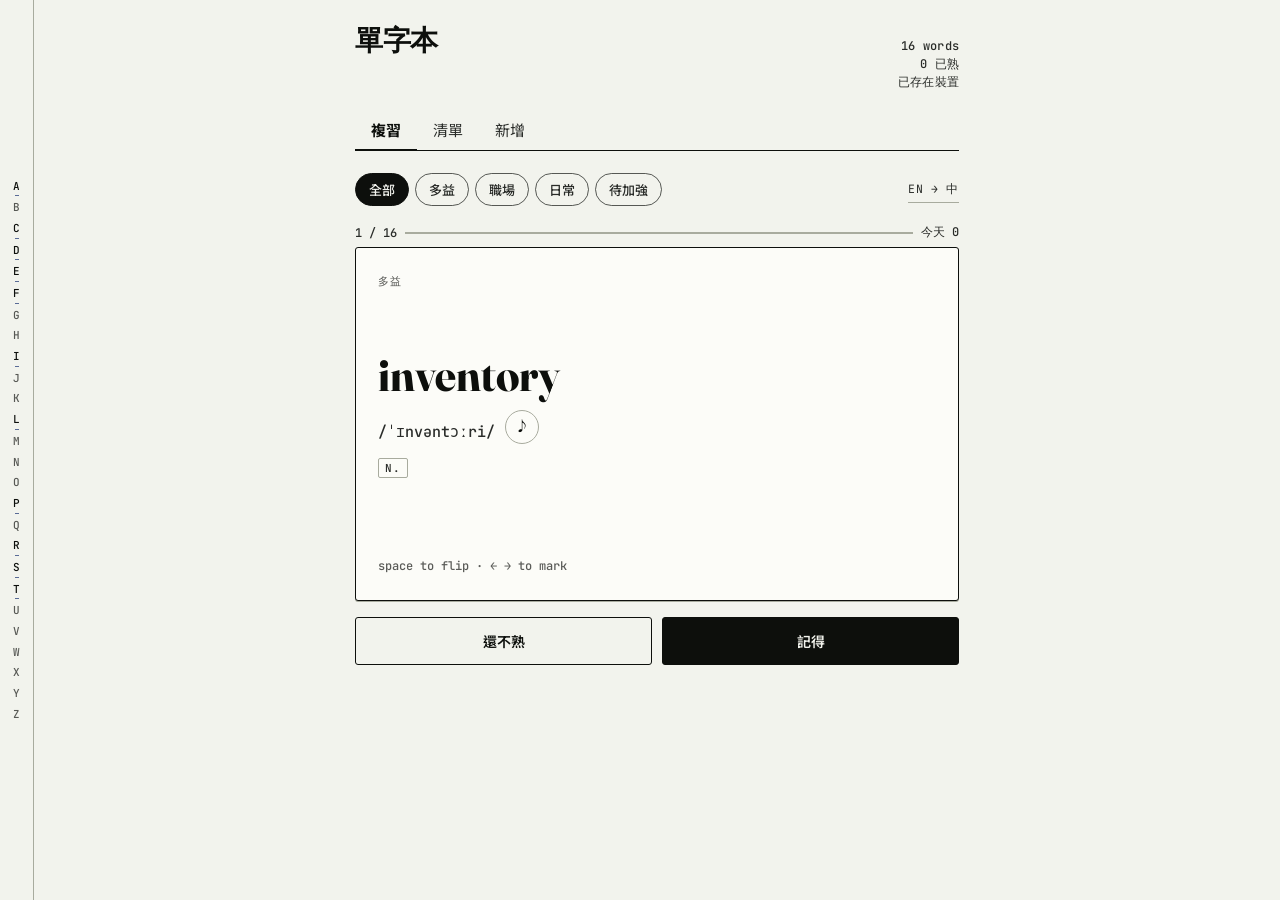
==== commit 4a4be5e6: "單字本:「一次貼多筆」直接吃 JSON 回報:把 Claude 給的 JSON 貼進「一次貼多筆」,整段變成一張卡的單字。 那個框只認 | 分隔,看到沒有 | 的一行就把整行當單字。設計上的漏洞 — " ====
--- a/vocab/index.html
+++ b/vocab/index.html
@@ -189,7 +189,7 @@
     list-style:none;cursor:pointer;display:flex;align-items:baseline;gap:10px;flex-wrap:wrap;
   }
   .entry summary::-webkit-details-marker{display:none}
-  .entry .w{font-family:var(--serif);font-size:19px;font-weight:600;font-variation-settings:"opsz" 144}
+  .entry .w{font-family:var(--serif);font-size:19px;font-weight:600;font-variation-settings:"opsz" 144;overflow-wrap:anywhere}
   .entry .p{font-family:var(--mono);font-size:13px;color:var(--ink-60)}
   .entry .m{font-family:var(--tc);font-size:15px;font-weight:500;color:var(--ink-60);margin-left:auto}
   .entry .body{padding:12px 0 4px}
@@ -297,7 +297,7 @@
       <button class="mini" id="copySchema">複製格式說明</button>
     </div>
     <input type="file" id="importFile" accept="application/json,.json" hidden>
-    <p class="note">要一次加很多字：按「複製格式說明」，貼進 Claude 對話請它產生 JSON，把檔案下載下來再用「匯入 JSON」讀進去。匯入是合併，不會蓋掉現有的單字；同一個字會更新內容，熟悉度取兩邊比較高的。</p>
+    <p class="note">要一次加很多字：按「複製格式說明」，貼進 Claude 對話請它產生 JSON，然後把整段 JSON 貼到下面的「一次貼多筆」就好——不必存檔。已經存成檔案的話用「匯入 JSON」。兩種都是合併，不會蓋掉現有的單字；同一個字會更新內容，熟悉度取兩邊比較高的。</p>
     <div class="status" id="autoStatus" hidden></div>
     <div class="prev" id="autoOut" hidden></div>
 
@@ -338,9 +338,13 @@
     <button class="save" id="saveOne">加進單字本</button>
 
     <label for="f-bulk" style="margin-top:34px">一次貼多筆</label>
-    <textarea id="f-bulk" rows="5" placeholder="itinerary | /aɪˈtɪnəreri/ | n. | 行程表 | Send me the itinerary. | 把行程表寄給我。 | schedule, agenda
-reimburse | /ˌriːɪmˈbɜːrs/ | v. | 報銷"></textarea>
-    <p class="note">一行一個字，用 <b>|</b> 分隔：單字 | 音標 | 詞性 | 中文 | 例句 | 中譯 | 相關字。<br>後面欄位空著也沒關係，最少只要「單字 | 中文」。</p>
+    <textarea id="f-bulk" rows="5" placeholder='貼 JSON：[{"w":"itinerary","zh":"行程表"}, ...]
+
+或用 | 分隔：
+itinerary | /aɪˈtɪnəreri/ | n. | 行程表 | Send me the itinerary. | 把行程表寄給我。 | schedule, agenda
+reimburse | /ˌriːɪmˈbɜːrs/ | v. | 報銷'></textarea>
+    <p class="note"><b>直接貼 JSON</b>：Claude 給你的整段貼進來就好，會自動辨識，``` 圍籬和尾逗號都不用清。<br>
+    <b>或用 | 分隔</b>：一行一個字，單字 | 音標 | 詞性 | 中文 | 例句 | 中譯 | 相關字。後面空著沒關係，最少只要「單字 | 中文」。</p>
     <button class="save" id="saveBulk">批次加入</button>
   </section>
 </div>
@@ -843,7 +847,7 @@
 單字：`;
 
 $("#copySchema").onclick=()=>{
-  const done=()=>setStatus("格式說明已複製。貼到 Claude 對話，後面接上你要查的單字，把它給的 JSON 存成檔案再匯入。","ok");
+  const done=()=>setStatus("格式說明已複製。貼到 Claude 對話，後面接上你要查的單字，再把它回你的整段 JSON 貼到下面的「一次貼多筆」。","ok");
   const fail=()=>setStatus("這個瀏覽器不讓網頁複製到剪貼簿。格式很簡單：一個 JSON 陣列，每個物件有 w / p / pos / zh / ex / exzh / rel / cat 這幾個鍵。","err");
   if(navigator.clipboard&&navigator.clipboard.writeText) navigator.clipboard.writeText(SCHEMA_PROMPT).then(done,fail);
   else fail();
@@ -852,29 +856,29 @@
 $("#exportJson").onclick=exportJSON;
 $("#importBtn").onclick=()=>$("#importFile").click();
 
-$("#importFile").onchange=async e=>{
-  const file=e.target.files&&e.target.files[0];
-  e.target.value="";                     // 選同一個檔也要能再觸發
-  if(!file) return;
-  const out=$("#autoOut");
-  out.hidden=true;out.innerHTML="";
-
-  let text;
-  try{ text=await file.text(); }
-  catch(err){ setStatus("讀不到這個檔案："+(err&&err.message?err.message:err),"err");return; }
-
+/* 從對話複製出來的東西不一定乾淨:可能包 ``` 圍籬、可能只是陣列中間的
+   一個物件、可能帶著尾逗號。這些都當作合法輸入處理。 */
+function parseJSONish(text){
+  let t=(text||"").trim();
+  if(!t) return null;
+  t=t.replace(/^```(?:json)?\s*/i,"").replace(/```\s*$/,"").trim();
+  if(!/^[\[{]/.test(t)) return null;          // 不像 JSON,讓管線格式去處理
+  t=t.replace(/,\s*$/,"");                    // 從陣列中間複製出來的尾逗號
   let data;
-  try{ data=JSON.parse(text); }
-  catch(err){ setStatus("這不是合法的 JSON："+(err&&err.message?err.message:err)+"。如果是從對話複製出來的，記得把前後的說明文字和 ``` 標記刪掉。","err");return; }
-
-  const arr=Array.isArray(data)?data:(data&&Array.isArray(data.words)?data.words:null);
-  if(!arr){ setStatus("格式不對。需要一個 JSON 陣列，或一個含 words 陣列的物件。","err");return; }
-  if(!arr.length){ setStatus("這個檔案裡沒有任何單字。","err");return; }
-
+  try{ data=JSON.parse(t); }
+  catch(err){ return {error:err&&err.message?err.message:String(err)}; }
+  if(Array.isArray(data)) return {arr:data};
+  if(data&&typeof data==="object"){
+    if(Array.isArray(data.words)) return {arr:data.words};   // 匯出的信封整份貼回來
+    return {arr:[data]};                                     // 只貼了一張卡
+  }
+  return {error:"看不懂這個結構"};
+}
+
+/* 合併進單字本:同一個字更新內容,熟悉度取兩邊較高的 */
+function mergeCards(arr){
   const cards=arr.map(normalize).filter(Boolean);
   const skipped=arr.length-cards.length;
-  if(!cards.length){ setStatus("這 "+arr.length+" 筆都缺少 w（單字）欄位，沒有東西可以匯入。","err");return; }
-
   const byWord=new Map(words.map(w=>[w.w.toLowerCase(),w]));
   const added=[];
   let updated=0;
@@ -886,28 +890,52 @@
       cur.ex=c.ex||cur.ex; cur.exzh=c.exzh||cur.exzh;
       if(c.rel.length) cur.rel=c.rel;
       cur.cat=c.cat;
-      cur.lvl=Math.max(cur.lvl,c.lvl);   // 合併不倒退已經記熟的進度
+      cur.lvl=Math.max(cur.lvl,c.lvl);
       updated++;
     }else{
-      c.id=c.w.toLowerCase()+"-"+rid();  // 避免跟現有的 id 撞在一起
+      c.id=c.w.toLowerCase()+"-"+rid();
       words.push(c);byWord.set(key,c);added.push(c);
     }
   });
-
+  return {added,updated,skipped};
+}
+
+/* 把合併結果寫下去並回報,貼上和選檔共用 */
+function applyMerge(arr,where){
+  const out=$("#autoOut");
+  out.hidden=true;out.innerHTML="";
+  if(!arr.length){setStatus(where+"裡沒有任何單字。","err");return false;}
+  const {added,updated,skipped}=mergeCards(arr);
+  if(!added.length&&!updated){
+    setStatus("這 "+arr.length+" 筆都缺少 w（單字）欄位，沒有東西可以加。","err");
+    return false;
+  }
   const stored=save();
   renderAll();buildQueue();renderReview();
-
-  let msg="匯入完成：新增 "+added.length+" 個，更新 "+updated+" 個";
+  let msg="新增 "+added.length+" 個，更新 "+updated+" 個";
   if(skipped) msg+="，略過 "+skipped+" 筆格式不符的";
   msg+="。單字本現在有 "+words.length+" 個字。";
   if(!stored) msg+="（但這次沒有存進裝置，看上方的說明。）";
   setStatus(msg,stored?"ok":"err");
-
   if(added.length){
     out.hidden=false;
     out.innerHTML=added.map(c=>
       `<div><span class="pw">${esc(c.w)}</span><span class="pp">${esc(c.p)}</span><span class="pz">${esc(c.zh)}</span></div>`).join("");
   }
+  return true;
+}
+
+$("#importFile").onchange=async e=>{
+  const file=e.target.files&&e.target.files[0];
+  e.target.value="";                     // 選同一個檔也要能再觸發
+  if(!file) return;
+  let text;
+  try{ text=await file.text(); }
+  catch(err){ setStatus("讀不到這個檔案："+(err&&err.message?err.message:err),"err");return; }
+  const parsed=parseJSONish(text);
+  if(!parsed){ setStatus("這個檔案不是 JSON。","err");return; }
+  if(parsed.error){ setStatus("這個檔案的 JSON 有問題："+parsed.error,"err");return; }
+  applyMerge(parsed.arr,"這個檔案");
 };
 
 /* ---------- dictionaryapi.dev:補音標與詞性 ---------- */
@@ -986,20 +1014,47 @@
 };
 
 $("#saveBulk").onclick=()=>{
-  const lines=$("#f-bulk").value.split("\n").map(l=>l.trim()).filter(Boolean);
-  if(!lines.length){toast("貼上內容再按一次");return;}
+  const raw=$("#f-bulk").value;
+  if(!raw.trim()){toast("貼上內容再按一次");return;}
+
+  // 直接貼 JSON 也可以 — 從對話複製出來最順手的就是這個
+  const parsed=parseJSONish(raw);
+  if(parsed){
+    if(parsed.error){
+      setStatus("這看起來是 JSON，但解不開："+parsed.error+"。整段複製時記得頭尾的中括號要一起帶到。","err");
+      return;
+    }
+    if(applyMerge(parsed.arr,"貼上的內容")) $("#f-bulk").value="";
+    return;
+  }
+
+  // 否則是 | 分隔的格式
+  const lines=raw.split("\n").map(l=>l.trim()).filter(Boolean);
+  const bad=[];
   let n=0;
-  lines.forEach(l=>{
-    const p=l.split("|").map(s=>s.trim());
+  lines.forEach((l,i)=>{
+    const p=l.split("|").map(x=>x.trim());
     if(!p[0])return;
+    // 沒有分隔線的一行只可能是英文單字或片語。太長、或含中日韓字元,
+    // 都表示整段貼錯了框,別把它做成一張卡。
+    if(p.length===1&&(p[0].length>40||/[\u3000-\u9fff\uff00-\uffef]/.test(p[0]))){bad.push(i+1);return;}
     if(p.length===2) words.push(mk(p[0],"","",p[1],"","","",$("#f-cat").value));
     else words.push(mk(p[0],p[1],p[2],p[3],p[4],p[5],p[6],$("#f-cat").value));
     n++;
   });
-  if(!n){toast("每一行都要有單字");return;}
+
+  if(!n){
+    setStatus(bad.length
+      ?"沒有加入任何字。這些內容看起來不是「單字 | 中文」的格式，也不是完整的 JSON。如果是從對話複製的 JSON，整段（含頭尾中括號）一起貼進來就會自動辨識。"
+      :"每一行至少要有單字。","err");
+    return;
+  }
   const stored=save();
   $("#f-bulk").value="";renderAll();buildQueue();renderReview();
-  setStatus("加入 "+n+" 個字，單字本現在有 "+words.length+" 個。"+(stored?"":"（沒有存進裝置，看上方的說明。）"),stored?"ok":"err");
+  let msg="加入 "+n+" 個字，單字本現在有 "+words.length+" 個。";
+  if(bad.length) msg+="第 "+bad.join("、")+" 行看起來不是單字，已略過。";
+  if(!stored) msg+="（沒有存進裝置，看上方的說明。）";
+  setStatus(msg,stored&&!bad.length?"ok":"err");
 };
 
 $("#exportBtn").onclick=()=>{
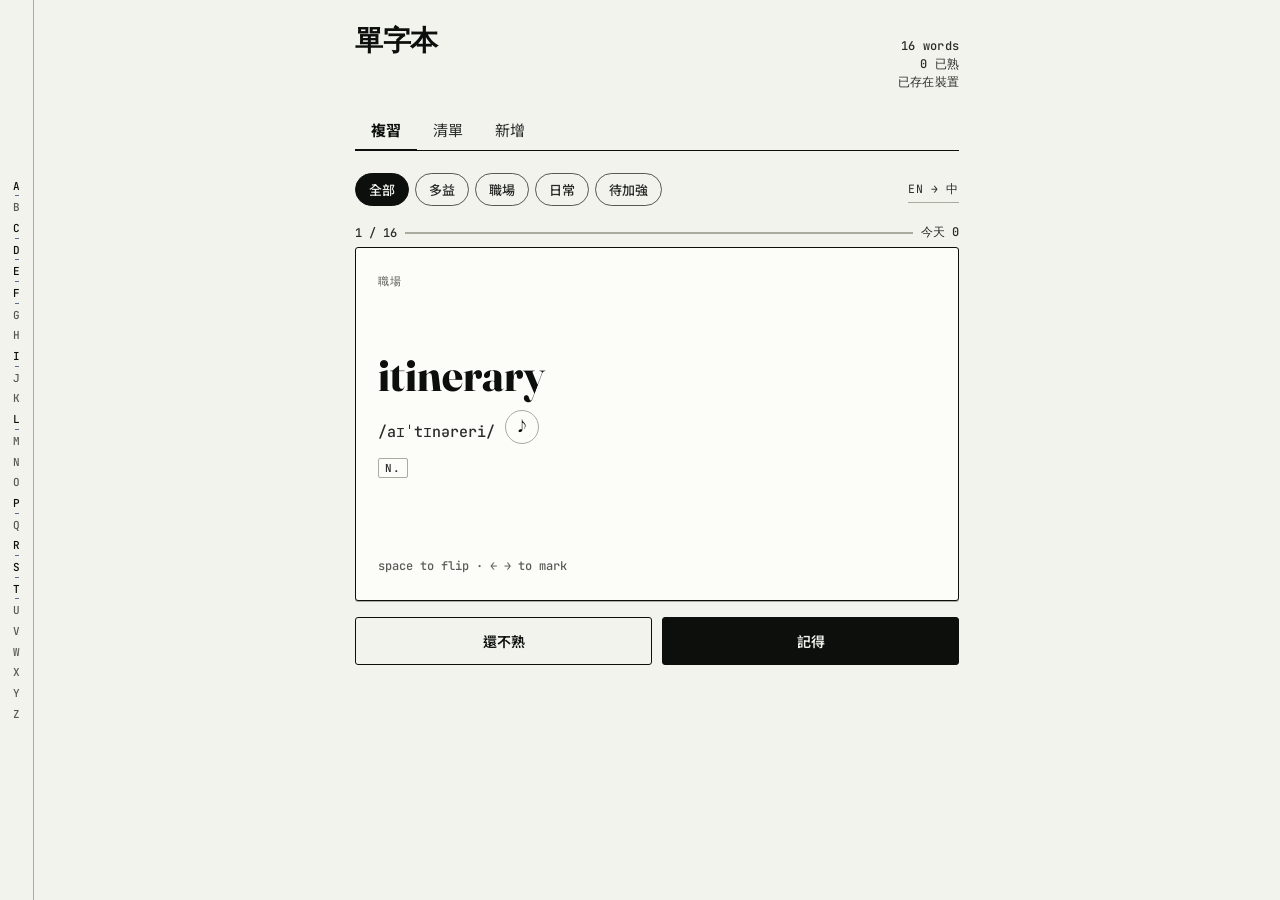
==== commit 6f0ea950: "單字本:id 寫進 HTML 屬性時沒有跳脫,含引號的單字刪不掉 回報:那張整段 JSON 的怪卡按刪除沒反應。  原因是 data-del="${w.id}" 直接內插沒有跳脫。id 是「單字小寫 " ====
--- a/vocab/index.html
+++ b/vocab/index.html
@@ -382,10 +382,17 @@
 ].map(a=>mk(a[0],a[1],a[2],a[3],a[4],a[5],a[6],a[7]));
 
 function rid(){return Math.random().toString(36).slice(2,7);}
+/* id 會被寫進 HTML 屬性,只留安全字元。單字含引號時不能直接拿來用。 */
+function slug(w){
+  const t=(w||"").toLowerCase().replace(/[^a-z0-9]+/g,"-").replace(/^-+|-+$/g,"").slice(0,24);
+  return t||"w";
+}
+function newId(w){return slug(w)+"-"+rid();}
+const SAFE_ID=/^[A-Za-z0-9._-]+$/;
 function str(v){return typeof v==="string"?v.trim():(v==null?"":String(v).trim());}
 
 function mk(w,p,pos,zh,ex,exzh,rel,cat){
-  return {id:w.toLowerCase()+"-"+rid(),
+  return {id:newId(w),
     w:w.trim(),p:p||"",pos:pos||"",zh:zh||"",ex:ex||"",exzh:exzh||"",
     rel:(rel||"").split(",").map(s=>s.trim()).filter(Boolean),cat:cat||"多益",lvl:0};
 }
@@ -401,8 +408,9 @@
   let lvl=Number(o.lvl);
   if(!Number.isFinite(lvl)) lvl=0;
   lvl=Math.max(0,Math.min(3,Math.round(lvl)));
+  const rawId=str(o.id);
   return {
-    id:str(o.id)||w.toLowerCase()+"-"+rid(),
+    id:SAFE_ID.test(rawId)?rawId:newId(w),
     w,p:str(o.p||o.phon),pos:str(o.pos),zh:str(o.zh),
     ex:str(o.ex),exzh:str(o.exzh),rel,
     cat:CATS.includes(o.cat)?o.cat:"多益",
@@ -681,9 +689,9 @@
             ${w.rel.length?`<div class="rel">${w.rel.map(r=>`<span>${esc(r)}</span>`).join("")}</div>`:""}
             <div style="margin-top:14px">
               <button class="mini" data-say="${esc(w.w)}">發音</button>
-              <button class="mini" data-edit="${w.id}">編輯</button>
-              <button class="mini" data-reset="${w.id}">重設熟悉度</button>
-              <button class="mini" data-del="${w.id}">刪除</button>
+              <button class="mini" data-edit="${esc(w.id)}">編輯</button>
+              <button class="mini" data-reset="${esc(w.id)}">重設熟悉度</button>
+              <button class="mini" data-del="${esc(w.id)}">刪除</button>
             </div>`}
           </div>
         </details>`).join("")}
@@ -712,7 +720,7 @@
       }</select></div>
     </div>
     <div class="btnrow" style="margin-top:16px">
-      <button class="mini dark" data-editsave="${w.id}">儲存</button>
+      <button class="mini dark" data-editsave="${esc(w.id)}">儲存</button>
       <button class="mini" data-editcancel="1">取消</button>
     </div>
   </div>`;
@@ -893,7 +901,7 @@
       cur.lvl=Math.max(cur.lvl,c.lvl);
       updated++;
     }else{
-      c.id=c.w.toLowerCase()+"-"+rid();
+      c.id=newId(c.w);
       words.push(c);byWord.set(key,c);added.push(c);
     }
   });
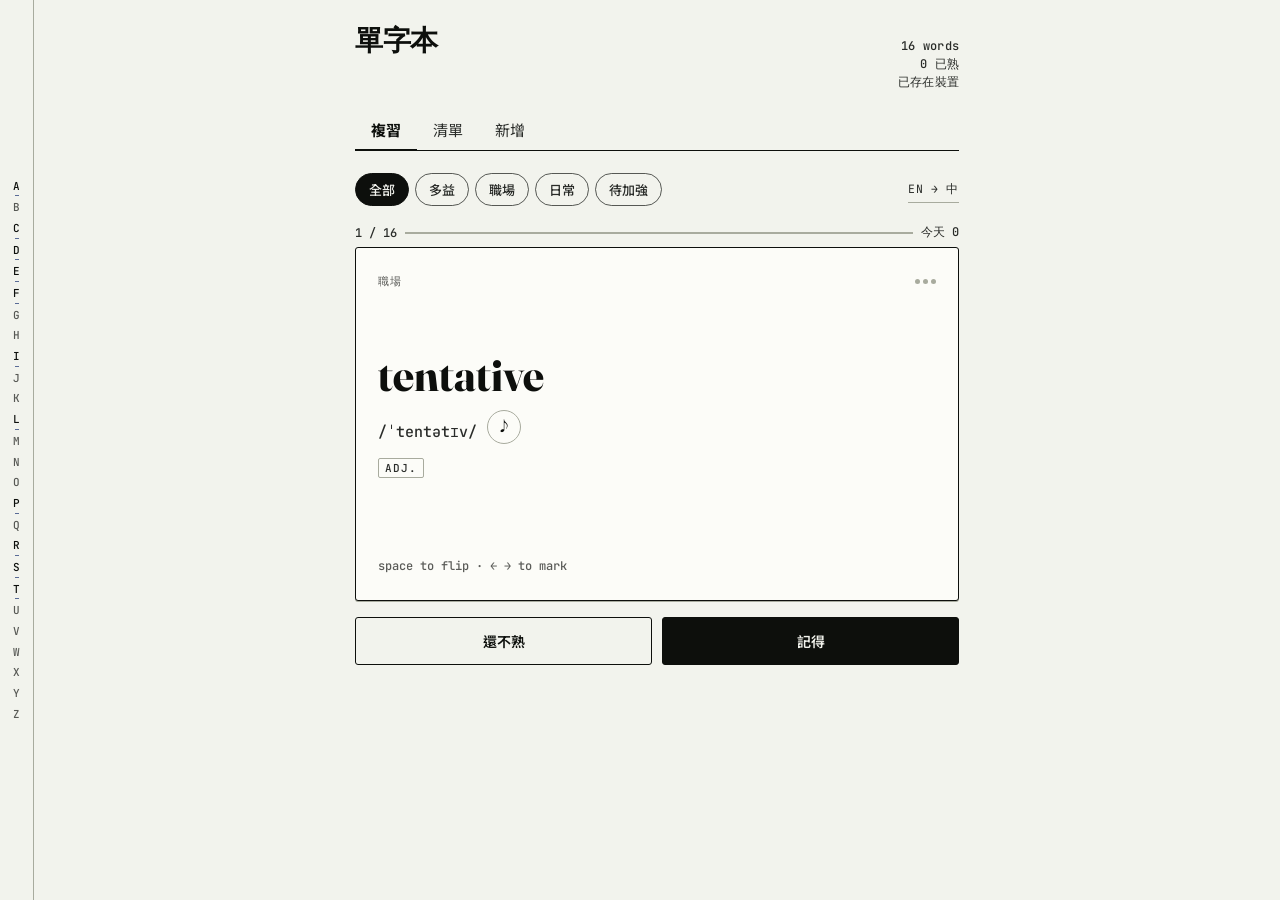
==== commit 10df4de8: "單字本:複習時看得到熟悉度階梯 回報:按了「記得」右上角的「已熟」沒動。  不是壞掉 — 熟悉度是 0–3 級,「記得」+1,而「已熟」算的是滿級的字, 所以要按三次才會跳。但前兩次按下去畫面完全沒有" ====
--- a/vocab/index.html
+++ b/vocab/index.html
@@ -132,6 +132,9 @@
     font-family:var(--mono);font-size:11px;letter-spacing:.12em;text-transform:uppercase;
     color:var(--ink-35);
   }
+  .cardhead{display:flex;align-items:center;justify-content:space-between;gap:12px}
+  .cardhead .cat{min-width:0;overflow:hidden;text-overflow:ellipsis;white-space:nowrap}
+  .cardhead .lvl{flex:none}
   .headword{
     font-family:var(--serif);font-size:clamp(34px,9vw,46px);font-weight:700;line-height:1.05;
     font-variation-settings:"opsz" 144;margin:auto 0 0;word-break:break-word;
@@ -594,13 +597,21 @@
 function relBlock(c){
   return c.rel.length?`<div class="rel">${c.rel.map(r=>`<span>${esc(r)}</span>`).join("")}</div>`:"";
 }
+/* 三顆點就是 0–3 的熟悉度。按一次「記得」亮一顆,三顆全亮才算已熟。 */
+function lvlDots(c){
+  return `<span class="lvl" role="img" aria-label="熟悉度 ${c.lvl} 級，滿級 3 級">${
+    [0,1,2].map(i=>`<i class="${c.lvl>i?"on":""}"></i>`).join("")}</span>`;
+}
+function cardHead(c,label){
+  return `<div class="cardhead"><span class="cat">${esc(label)}</span>${lvlDots(c)}</div>`;
+}
 function sayBtn(c){
   return `<button class="say" data-say="${esc(c.w)}" aria-label="發音">♪</button>`;
 }
 /* 英文那一面:單字、音標、詞性、發音 */
 function faceEN(c,side){
   return `<div class="face ${side}">
-        <div class="cat">${esc(side==="front"?c.cat:c.zh)}</div>
+        ${side==="front"?cardHead(c,c.cat):`<div class="cat">${esc(c.zh)}</div>`}
         <div class="headword">${esc(c.w)}</div>
         <div class="row" style="margin-top:10px">
           <div class="phon">${esc(c.p)}</div>
@@ -613,7 +624,7 @@
 /* 中文那一面:意思、例句、相關字 */
 function faceZH(c,side){
   return `<div class="face ${side}">
-        <div class="cat">${esc(side==="front"?c.cat:c.w)}</div>
+        ${side==="front"?cardHead(c,c.cat):`<div class="cat">${esc(c.w)}</div>`}
         <div class="zh${side==="front"?" big":""}">${esc(c.zh)}</div>
         ${side==="front"
           ?`${c.pos?`<div><span class="pos">${esc(c.pos)}</span></div>`:""}${hintFlip()}`
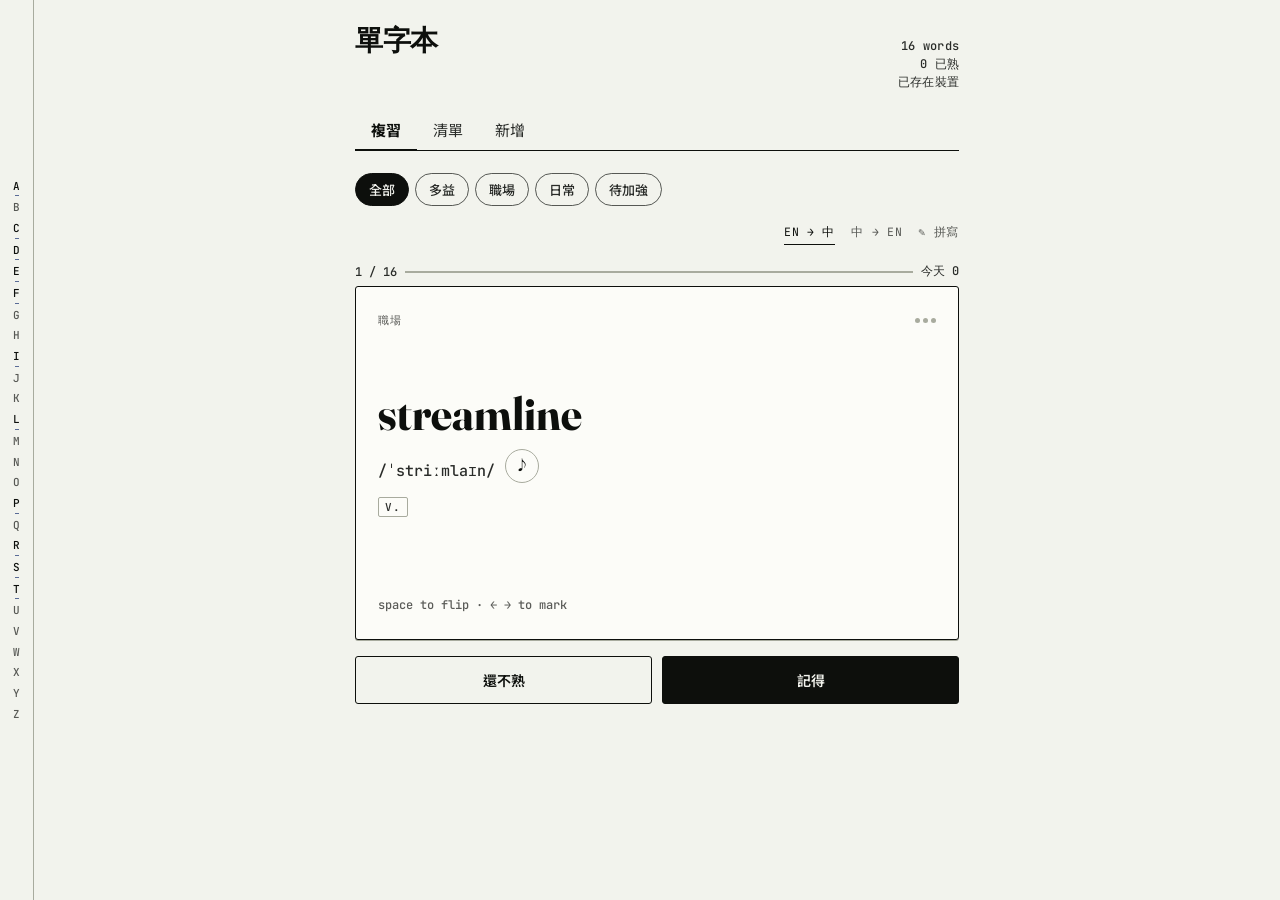
==== commit 4cdf55f3: "單字本:三種測驗方式改成並排,不再是循環鈕 回報:找不到拼寫模式。線上檔案是對的,問題在入口。  原本是一顆循環鈕,標籤顯示目前狀態,要點兩下才會到拼寫,而且 一次只露一個 — 根本看不出還有第三個模" ====
--- a/vocab/index.html
+++ b/vocab/index.html
@@ -106,11 +106,13 @@
     padding:6px 13px;font-size:13px;font-family:var(--tc);color:var(--ink-60);
   }
   .chip[aria-pressed="true"]{background:var(--ink);border-color:var(--ink);color:var(--paper)}
-  .dir{
-    margin-left:auto;align-self:center;background:none;border:0;padding:5px 0;
-    font-family:var(--mono);font-size:11.5px;letter-spacing:.06em;color:var(--ink-60);
-    border-bottom:1px solid var(--rule);
-  }
+  .modes{display:flex;flex-wrap:wrap;justify-content:flex-end;gap:16px;margin:-4px 0 18px}
+  .mode{
+    background:none;border:0;padding:4px 0;
+    font-family:var(--mono);font-size:11.5px;letter-spacing:.06em;color:var(--ink-35);
+    border-bottom:1px solid transparent;
+  }
+  .mode.on{color:var(--ink);border-bottom-color:var(--ink)}
 
   /* ---------- flashcard ---------- */
   .stage{perspective:1400px;margin-bottom:16px}
@@ -158,12 +160,31 @@
   .row{display:flex;align-items:center;gap:10px}
   .zh{font-family:var(--tc);font-size:23px;font-weight:700;line-height:1.4;margin:auto 0 0}
   .zh.big{font-size:clamp(26px,7.5vw,34px);line-height:1.35}
+  .zh.tight{margin:0}
   .ex{font-size:15.5px;line-height:1.7;margin-top:16px;color:var(--ink);font-weight:500}
   .ex mark{
     background:linear-gradient(transparent 55%,var(--marker) 55%);
     color:inherit;padding:0 1px;
   }
   .ex .zhline{display:block;font-family:var(--tc);font-size:14px;font-weight:500;color:var(--ink-60);margin-top:5px}
+  /* 挖空就是一段還沒寫字的螢光筆 */
+  .ex .blank{
+    display:inline-block;min-width:5.5em;
+    background:linear-gradient(transparent 55%,var(--marker) 55%);
+  }
+  .spellbox{margin-top:auto;padding-top:18px}
+  .spellbox input{
+    width:100%;background:transparent;border:0;border-bottom:1.5px solid var(--ink);
+    border-radius:0;padding:7px 2px;
+    font-family:var(--serif);font-size:24px;font-weight:600;font-variation-settings:"opsz" 144;
+  }
+  .spellbox .btnrow{margin-top:12px}
+  .hintline{
+    margin-top:9px;min-height:1.3em;
+    font-family:var(--mono);font-size:13px;letter-spacing:.22em;color:var(--ink-35);
+  }
+  .verdict{font-family:var(--mono);font-size:11.5px;letter-spacing:.08em;margin-top:9px;color:var(--ink-60)}
+  .verdict.no{color:var(--warn)}
   .rel{margin-top:16px;display:flex;flex-wrap:wrap;gap:6px}
   .rel span{
     font-family:var(--mono);font-size:12.5px;color:var(--blue);
@@ -281,6 +302,7 @@
   <!-- REVIEW -->
   <section class="view on" id="view-review">
     <div class="filters" id="filters"></div>
+    <div class="modes" id="modes" role="group" aria-label="測驗方式"></div>
     <div id="reviewBody"></div>
   </section>
 
@@ -360,9 +382,11 @@
 const DATA_VERSION=2;
 const CATS=["多益","職場","日常"];
 let words=[], filter="全部", queue=[], qi=0, flipped=false;
-let prefs={dir:"en2zh"};        // en2zh 看英文想中文 / zh2en 反過來
+const DIRS=["en2zh","zh2en","spell"];   // 看英文想中文 / 看中文想英文 / 看例句拼字
+let prefs={dir:"en2zh"};
 let daily={date:"",n:0};        // 今天複習了幾張
 let editingId=null;
+let spellAnswer="", hintN=0;    // 拼寫模式:這張卡打了什麼、提示放了幾個字母
 
 /* ---------- seed ---------- */
 const SEED=[
@@ -394,6 +418,16 @@
 const SAFE_ID=/^[A-Za-z0-9._-]+$/;
 function str(v){return typeof v==="string"?v.trim():(v==null?"":String(v).trim());}
 
+/* 中日韓字元。「單字」那格填到中文的話要攔下來。 */
+const CJK=/[\u2e80-\u9fff\uf900-\ufaff\u3000-\u303f\uff01-\uff60]/;
+/* "外部稽核員 external auditors" → {en:"external auditors", zh:"外部稽核員"} */
+function splitMixed(v){
+  const parts=String(v||"").split(/([\u2e80-\u9fff\uf900-\ufaff\u3000-\u303f\uff01-\uff60]+)/);
+  let en="",zh="";
+  parts.forEach((part,i)=>{ if(i%2) zh+=part; else en+=" "+part; });
+  return {en:en.replace(/\s+/g," ").trim(),zh:zh.trim()};
+}
+
 function mk(w,p,pos,zh,ex,exzh,rel,cat){
   return {id:newId(w),
     w:w.trim(),p:p||"",pos:pos||"",zh:zh||"",ex:ex||"",exzh:exzh||"",
@@ -509,7 +543,7 @@
     return;
   }
   words=good;
-  if(data&&data.prefs&&data.prefs.dir==="zh2en") prefs.dir="zh2en";
+  if(data&&data.prefs&&DIRS.includes(data.prefs.dir)) prefs.dir=data.prefs.dir;
   if(data&&data.daily&&typeof data.daily.date==="string"&&Number.isFinite(Number(data.daily.n)))
     daily={date:data.daily.date,n:Math.max(0,Math.round(Number(data.daily.n)))};
   const dropped=arr.length-good.length;
@@ -577,12 +611,19 @@
 }
 
 /* ---------- render: review ---------- */
+const DIR_LABEL={en2zh:"EN → 中",zh2en:"中 → EN",spell:"✎ 拼寫"};
+
 function renderFilters(){
   const list=["全部",...CATS,"待加強"];
-  const dirLabel=prefs.dir==="en2zh"?"EN → 中":"中 → EN";
   $("#filters").innerHTML=list.map(f=>
-    `<button class="chip" data-f="${f}" aria-pressed="${f===filter}">${f}</button>`).join("")+
-    `<button class="dir" id="dirBtn" aria-label="切換測驗方向，目前是${dirLabel}">${dirLabel}</button>`;
+    `<button class="chip" data-f="${f}" aria-pressed="${f===filter}">${f}</button>`).join("");
+}
+
+/* 三種測驗方式都露出來。循環鈕一次只看得到一個,不知道還有別的。 */
+function renderModes(){
+  $("#modes").innerHTML=DIRS.map(d=>
+    `<button class="mode${d===prefs.dir?" on":""}" data-dir="${d}" aria-pressed="${d===prefs.dir}">${DIR_LABEL[d]}</button>`
+  ).join("");
 }
 function buildQueue(){
   queue=pool().slice().sort((a,b)=>(a.lvl-b.lvl)||(Math.random()-.5));
@@ -604,6 +645,63 @@
 }
 function cardHead(c,label){
   return `<div class="cardhead"><span class="cat">${esc(label)}</span>${lvlDots(c)}</div>`;
+}
+/* 目標字在例句裡的位置挖成空白。和 mark() 用同一套字根比對,所以
+   詞形變化(collaborated / auditors)一樣抓得到。 */
+function blankOut(ex,w){
+  const stem=w.replace(/(e|y)$/i,"");
+  const re=new RegExp("\\b"+stem.replace(/[.*+?^${}()|[\]\\]/g,"\\$&")+"\\w*","gi");
+  return esc(ex).replace(re,()=>`<span class="blank">&nbsp;</span>`);
+}
+function resetSpell(){spellAnswer="";hintN=0;}
+function normAns(v){return String(v||"").trim().toLowerCase().replace(/\s+/g," ");}
+function spellRight(){
+  const c=queue[qi];
+  return !!c&&!!spellAnswer&&normAns(spellAnswer)===normAns(c.w);
+}
+/* 提示:前 hintN 個字母,其餘用點代替,永遠留最後一個不給。 */
+function hintText(c){
+  if(!hintN) return "";
+  const shown=c.w.slice(0,hintN);
+  const rest=Math.max(0,c.w.length-hintN);
+  return shown+" "+"·".repeat(rest);
+}
+function faceSpell(c){
+  const clue=c.ex?`<p class="ex">${blankOut(c.ex,c.w)}${c.exzh?`<span class="zhline">${esc(c.exzh)}</span>`:""}</p>`
+                 :`<p class="ex"><span class="blank">&nbsp;</span></p>`;
+  // 翻面之後就不要再留一個看不見但仍可 tab 到的輸入框
+  const form=flipped?"":`
+    <div class="spellbox">
+      <input id="spellIn" type="text" inputmode="latin" autocapitalize="off" autocorrect="off"
+             autocomplete="off" spellcheck="false" aria-label="打出這個單字" value="${esc(spellAnswer)}">
+      <div class="hintline" aria-live="polite">${esc(hintText(c))}</div>
+      <div class="btnrow">
+        <button class="mini" id="hintBtn">提示</button>
+        <button class="mini dark" id="checkBtn">對答案</button>
+      </div>
+    </div>`;
+  return `<div class="face front">
+        ${cardHead(c,c.cat)}
+        ${c.zh?`<div class="zh big tight" style="margin-top:18px">${esc(c.zh)}</div>`:""}
+        ${clue}
+        ${form}
+      </div>`;
+}
+function faceSpellBack(c){
+  const right=spellRight();
+  const said=spellAnswer?`你打的是「${esc(spellAnswer)}」`:"沒有作答";
+  return `<div class="face back">
+        <div class="cat">${esc(c.zh)}</div>
+        <div class="verdict ${right?"":"no"}">${right?"答對了":said}${hintN?"（用了提示）":""}</div>
+        <div class="headword">${esc(c.w)}</div>
+        <div class="row" style="margin-top:10px">
+          <div class="phon">${esc(c.p)}</div>
+          ${sayBtn(c)}
+        </div>
+        ${c.pos?`<div><span class="pos">${esc(c.pos)}</span></div>`:""}
+        ${exBlock(c)}${relBlock(c)}
+        <div class="hint">記得了嗎？</div>
+      </div>`;
 }
 function sayBtn(c){
   return `<button class="say" data-say="${esc(c.w)}" aria-label="發音">♪</button>`;
@@ -639,35 +737,58 @@
   }
   if(qi>=queue.length){
     body.innerHTML=`<div class="empty">這輪跑完了 — ${queue.length} 個字。${done?`<br>今天總共複習了 ${done} 張。`:""}<br><button class="mini" id="again" style="margin-top:14px">再來一輪</button></div>`;
-    $("#again").onclick=()=>{buildQueue();renderReview();};return;
+    $("#again").onclick=()=>{buildQueue();resetSpell();renderReview();};return;
   }
   const c=queue[qi];
+  const spell=prefs.dir==="spell";
   const en2zh=prefs.dir==="en2zh";
+  const front=spell?faceSpell(c):en2zh?faceEN(c,"front"):faceZH(c,"front");
+  const back=spell?faceSpellBack(c):en2zh?faceZH(c,"back"):faceEN(c,"back");
   body.innerHTML=`
     <div class="meter">
       <span>${qi+1} / ${queue.length}</span>
       <div class="bar"><i style="width:${qi/queue.length*100}%"></i></div>
       <span>今天 ${done}</span>
     </div>
-    <div class="stage"><div class="card ${flipped?"flipped":""}" id="card" tabindex="0" role="button" aria-label="翻面">
-      ${en2zh?faceEN(c,"front"):faceZH(c,"front")}
-      ${en2zh?faceZH(c,"back"):faceEN(c,"back")}
+    <div class="stage"><div class="card ${flipped?"flipped":""}" id="card" tabindex="0"${
+      spell?"":' role="button" aria-label="翻面"'}>
+      ${front}
+      ${back}
     </div></div>
     <div class="actions">
       <button data-mark="0">還不熟</button>
       <button class="yes" data-mark="1">記得</button>
     </div>`;
   fitCard();
+  if(prefs.dir==="spell"&&!flipped){
+    const el=document.getElementById("spellIn");
+    if(el){
+      el.onkeydown=ev=>{ if(ev.key==="Enter"){ev.preventDefault();checkSpell();} };
+      // 桌機自動聚焦;手機不搶,不然每張卡都彈一次鍵盤
+      if(window.matchMedia&&window.matchMedia("(hover:hover) and (pointer:fine)").matches)
+        el.focus({preventScroll:true});
+    }
+  }
+}
+
+function checkSpell(){
+  const el=document.getElementById("spellIn");
+  spellAnswer=el?el.value:"";
+  flipped=true;
+  renderReview();
 }
 
 /* .face 是 inset:0 的絕對定位,撐不開卡片。量兩面取高的那個當 min-height,
    不然反向模式(單字+音標+詞性+例句+相關字)或長例句會把最後一行切掉。 */
 function fitCard(){
   const card=document.getElementById("card");
-  if(!card) return;
+  // 分頁切走時整區是 display:none,量到的都是 0。這時不能動已經算好的高度 —
+  // 下內距的補償會讓 h 變成 26 之類的非零值,把卡片壓扁。
+  if(!card||!card.offsetParent) return;
   card.style.minHeight="";
   let h=0;
   card.querySelectorAll(".face").forEach(f=>{
+    if(!f.scrollHeight) return;
     const pad=parseFloat(getComputedStyle(f).paddingBottom)||0;
     h=Math.max(h,f.scrollHeight+pad);      // 溢位時 scrollHeight 不一定含下內距
   });
@@ -767,7 +888,7 @@
   if(!c) return;
   c.lvl=remembered?Math.min(3,c.lvl+1):0;
   bumpToday();
-  qi++;flipped=false;
+  qi++;flipped=false;resetSpell();
   renderReview();renderStats();renderList();save();
 }
 
@@ -780,13 +901,23 @@
   if(t.dataset.view){
     document.querySelectorAll('.tabs button').forEach(b=>b.setAttribute("aria-selected",b===t));
     document.querySelectorAll(".view").forEach(v=>v.classList.toggle("on",v.id==="view-"+t.dataset.view));
+    if(t.dataset.view==="review") fitCard();
     return;
   }
   if(t.dataset.f){filter=t.dataset.f;renderFilters();buildQueue();renderReview();return;}
-  if(t.id==="dirBtn"){
-    prefs.dir=prefs.dir==="en2zh"?"zh2en":"en2zh";
-    flipped=false;renderFilters();renderReview();save();return;
-  }
+  if(t.dataset.dir){
+    if(t.dataset.dir!==prefs.dir){
+      prefs.dir=t.dataset.dir;
+      flipped=false;resetSpell();renderModes();renderReview();save();
+    }
+    return;
+  }
+  if(t.id==="hintBtn"){
+    const c=queue[qi];
+    if(c&&hintN<Math.max(1,c.w.length-1)){hintN++;renderReview();}
+    return;
+  }
+  if(t.id==="checkBtn"){checkSpell();return;}
   if(t.dataset.mark!==undefined){markCard(t.dataset.mark==="1");return;}
   if(t.dataset.l){
     document.querySelector('.tabs button[data-view="list"]').click();
@@ -812,8 +943,14 @@
 });
 
 document.addEventListener("click",e=>{
-  const card=e.target.closest("#card");
-  if(card && !e.target.closest("[data-say]")) doFlip(card);
+  // 拼寫模式只有「對答案」能翻面,不然按提示就把答案翻出來了
+  if(prefs.dir==="spell") return;
+  // 卡片裡的按鈕和輸入框(發音、提示、對答案)有自己的事要做,不要順便翻面
+  if(e.target.closest("button,input,select,textarea")) return;
+  // 用活的節點判斷:重繪之後 e.target 可能已經脫離文件,closest 還是會
+  // 撈到那張舊卡,把 flipped 翻成跟畫面相反
+  const card=document.getElementById("card");
+  if(card&&card.contains(e.target)) doFlip(card);
 });
 
 /* 桌機鍵盤:空白鍵翻面,左右鍵標記。打字的時候不要攔。 */
@@ -824,7 +961,10 @@
   if(!document.getElementById("view-review").classList.contains("on")) return;
   const card=document.getElementById("card");
   if(!card) return;
-  if(e.key===" "||e.key==="Spacebar"||e.key==="Enter"){e.preventDefault();doFlip(card);return;}
+  if(e.key===" "||e.key==="Spacebar"||e.key==="Enter"){
+    if(prefs.dir==="spell") return;   // 答案由「對答案」揭曉
+    e.preventDefault();doFlip(card);return;
+  }
   if(e.key==="ArrowLeft"){e.preventDefault();markCard(false);return;}
   if(e.key==="ArrowRight"){e.preventDefault();markCard(true);return;}
 });
@@ -1023,13 +1163,31 @@
 
 /* ---------- 手動新增 ---------- */
 $("#saveOne").onclick=()=>{
-  const w=$("#f-word").value.trim();
+  let w=$("#f-word").value.trim();
+  let zh=$("#f-zh").value.trim();
   if(!w){toast("至少要有單字");return;}
-  words.push(mk(w,$("#f-phon").value,$("#f-pos").value,$("#f-zh").value,$("#f-ex").value,$("#f-exzh").value,$("#f-rel").value,$("#f-cat").value));
+
+  // 中文打進「單字」那格是最常見的手滑。能拆就自動拆開,不能拆就講清楚。
+  let moved="";
+  if(CJK.test(w)){
+    const split=splitMixed(w);
+    if(!split.en){
+      setStatus("「單字」這格要填英文。中文意思填在下面那格。","err");
+      $("#f-word").focus();
+      return;
+    }
+    w=split.en;
+    if(!zh){ zh=split.zh; moved=split.zh; }
+  }
+
+  words.push(mk(w,$("#f-phon").value,$("#f-pos").value,zh,$("#f-ex").value,$("#f-exzh").value,$("#f-rel").value,$("#f-cat").value));
   const stored=save();
   ["f-word","f-phon","f-pos","f-zh","f-ex","f-exzh","f-rel"].forEach(i=>$("#"+i).value="");
   renderAll();buildQueue();renderReview();
-  setStatus("已加入 "+w+"，單字本現在有 "+words.length+" 個。"+(stored?"":"（沒有存進裝置，看上方的說明。）"),stored?"ok":"err");
+  let msg="已加入 "+w+"，單字本現在有 "+words.length+" 個。";
+  if(moved) msg="幫你分開了：單字「"+w+"」，中文「"+moved+"」。不對的話到清單編輯。";
+  if(!stored) msg+="（沒有存進裝置，看上方的說明。）";
+  setStatus(msg,stored?"ok":"err");
 };
 
 $("#saveBulk").onclick=()=>{
@@ -1093,7 +1251,7 @@
 (function init(){
   load();
   renderBanner();
-  renderFilters();renderAll();buildQueue();renderReview();
+  renderFilters();renderModes();renderAll();buildQueue();renderReview();
 })();
 
 if("serviceWorker" in navigator){
